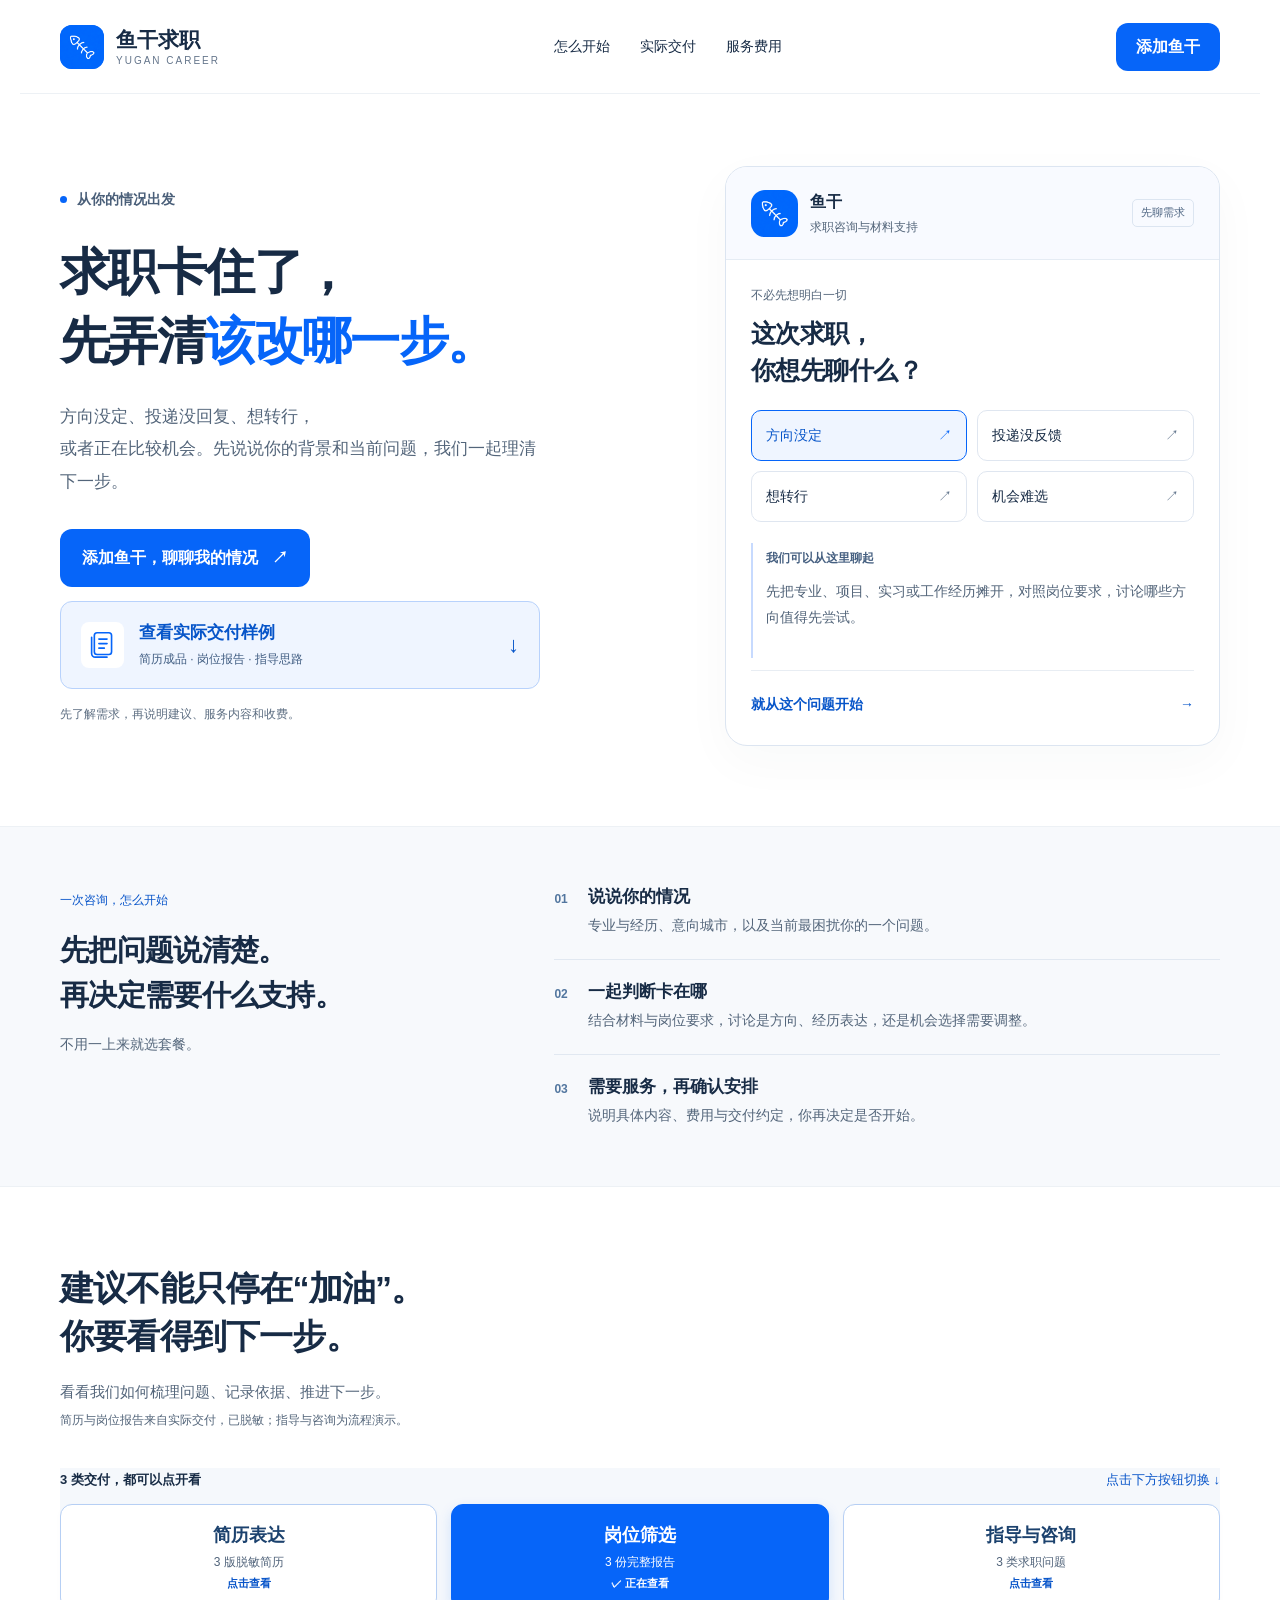
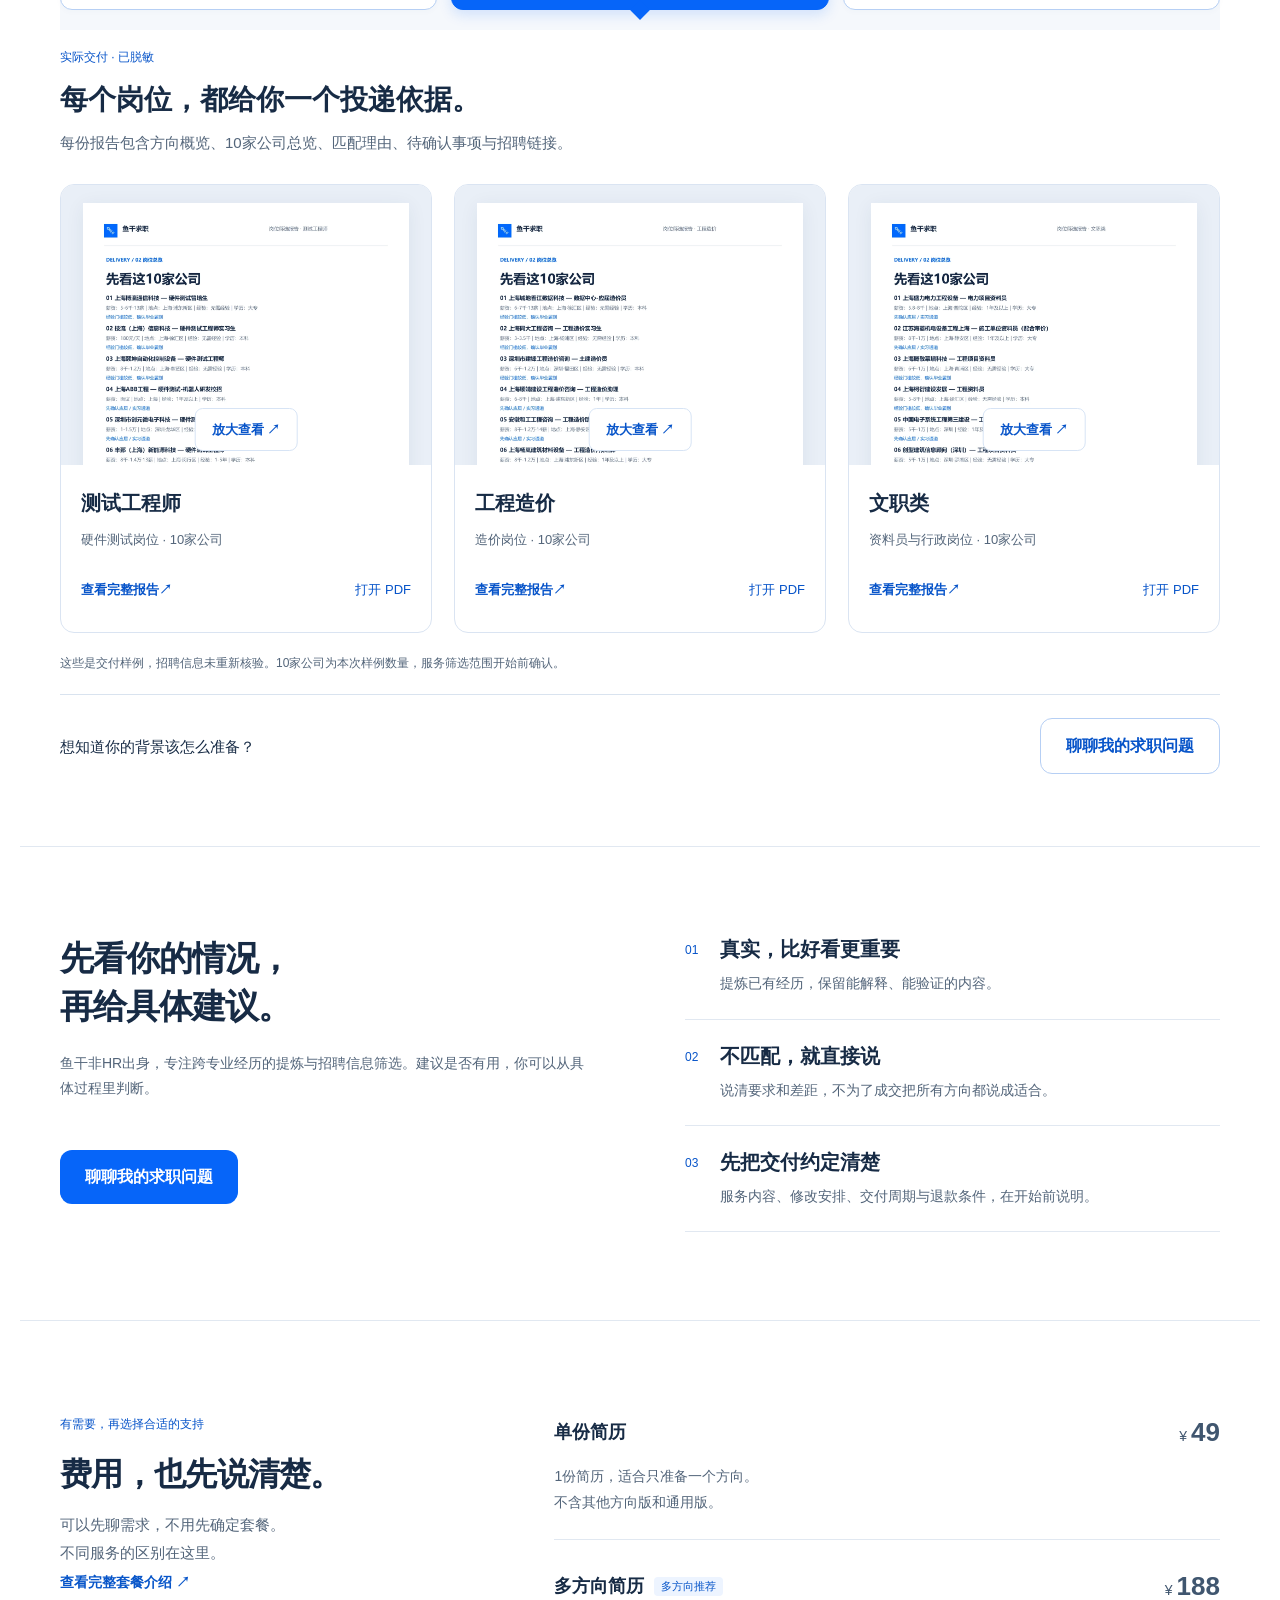
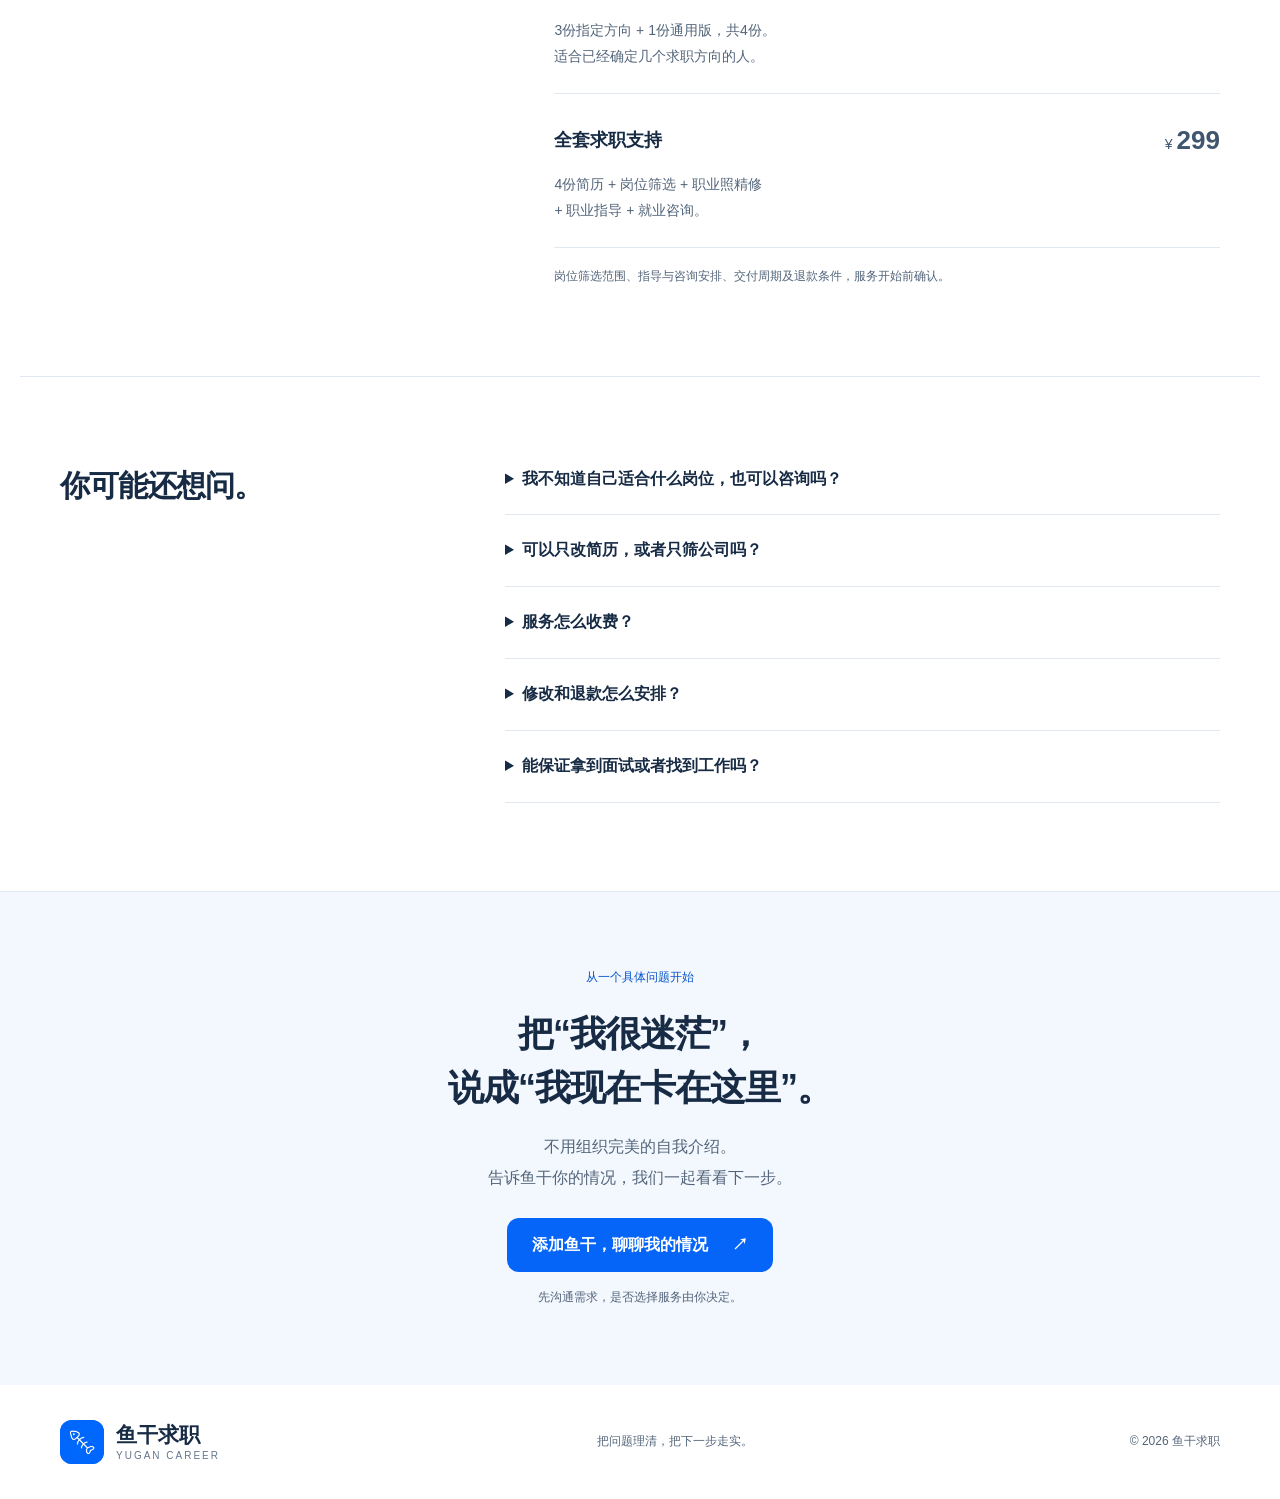
==== consult.html @ 4c84a235 "Publish updated landing pages and WeCom contact QR Update the 188 yuan resume package, add the consu" ====
<!doctype html>
<html lang="zh-CN"><head>
<meta charset="UTF-8"><meta name="viewport" content="width=device-width,initial-scale=1">
<title>鱼干求职｜先聊聊你的求职情况</title>
<meta name="description" content="方向没定、投递没反馈、想转行、机会难选。和鱼干一起理清求职问题，再确定需要的支持。">
<meta name="theme-color" content="#0665f9"><link rel="icon" href="yugan-logo-v9.png">
<link rel="stylesheet" href="style.css?v=pricing188-10"><link rel="stylesheet" href="consult.css?v=sample-entry-2">
</head><body class="consult-page">
<header class="header"><a class="brand" href="#top"><img class="brand-mark" src="yugan-logo-v9.png" alt="鱼干鱼骨标识" width="48" height="48"><span>鱼干求职<small>YUGAN CAREER</small></span></a><nav aria-label="主导航"><a href="#how">怎么开始</a><a href="#delivery">实际交付</a><a href="#fees">服务费用</a></nav><button class="button small" data-contact>添加鱼干</button></header>
<main>
<section class="consult-hero" id="top" aria-labelledby="hero-title">
<div class="hero-copy"><p class="hero-kicker"><span></span>从你的情况出发</p><h1 id="hero-title">求职卡住了，<br>先弄清<span>该改哪一步。</span></h1><p class="hero-description">方向没定、投递没回复、想转行，<br class="desktop-break">或者正在比较机会。先说说你的背景和当前问题，我们一起理清下一步。</p><div class="hero-actions"><button class="button" data-contact>添加鱼干，聊聊我的情况 <span aria-hidden="true">↗</span></button><a href="#delivery" class="hero-sample-entry"><span class="sample-entry-icon" aria-hidden="true"><svg viewBox="0 0 32 32" fill="none"><rect x="7" y="3" width="19" height="24" rx="3" stroke="currentColor" stroke-width="1.8"/><path d="M4 8v18a4 4 0 004 4h13M12 10h9M12 15h9M12 20h6" stroke="currentColor" stroke-width="1.8" stroke-linecap="round"/></svg></span><span class="sample-entry-copy"><strong>查看实际交付样例</strong><span>简历成品 · 岗位报告 · 指导思路</span></span><span class="sample-entry-arrow" aria-hidden="true">↓</span></a></div><p class="hero-footnote">先了解需求，再说明建议、服务内容和收费。</p></div>
<aside class="conversation" aria-labelledby="conversation-title"><div class="advisor"><img src="yugan-logo-v9.png" alt="" width="52" height="52"><div><strong>鱼干</strong><span>求职咨询与材料支持</span></div><span class="advisor-label">先聊需求</span></div><div class="conversation-body"><p class="conversation-label">不必先想明白一切</p><h2 id="conversation-title">这次求职，<br>你想先聊什么？</h2><div class="topic-options" role="group" aria-label="选择当前求职问题"><button data-topic="direction" aria-pressed="true"><span>方向没定</span><span aria-hidden="true">↗</span></button><button data-topic="feedback" aria-pressed="false"><span>投递没反馈</span><span aria-hidden="true">↗</span></button><button data-topic="change" aria-pressed="false"><span>想转行</span><span aria-hidden="true">↗</span></button><button data-topic="choice" aria-pressed="false"><span>机会难选</span><span aria-hidden="true">↗</span></button></div><div class="topic-response" aria-live="polite" aria-atomic="true"><span id="topic-label">我们可以从这里聊起</span><p id="topic-description">先把专业、项目、实习或工作经历摊开，对照岗位要求，讨论哪些方向值得先尝试。</p></div><button class="conversation-next" data-contact>就从这个问题开始 <span aria-hidden="true">→</span></button></div></aside>
</section>
<section class="how-section" id="how"><div class="how-inner"><div class="how-heading"><span class="mini-label">一次咨询，怎么开始</span><h2>先把问题说清楚。<br>再决定需要什么支持。</h2><p>不用一上来就选套餐。</p></div><ol class="consult-steps"><li><span class="step-index">01</span><div><h3>说说你的情况</h3><p>专业与经历、意向城市，以及当前最困扰你的一个问题。</p></div></li><li><span class="step-index">02</span><div><h3>一起判断卡在哪</h3><p>结合材料与岗位要求，讨论是方向、经历表达，还是机会选择需要调整。</p></div></li><li><span class="step-index">03</span><div><h3>需要服务，再确认安排</h3><p>说明具体内容、费用与交付约定，你再决定是否开始。</p></div></li></ol></div></section>
<section class="delivery-section" id="delivery"><div class="section delivery-inner"><div class="section-head"><div><h2>建议不能只停在“加油”。<br>你要看得到下一步。</h2></div><p>看看我们如何梳理问题、记录依据、推进下一步。<br><small>简历与岗位报告来自实际交付，已脱敏；指导与咨询为流程演示。</small></p></div><div class="delivery-navigation"><p class="delivery-switch-hint"><strong>3 类交付，都可以点开看</strong><span>点击下方按钮切换 ↓</span></p><div class="delivery-tabs" role="tablist" aria-label="交付示例分类"><button id="tab-resume" role="tab" aria-selected="false" tabindex="-1" aria-controls="panel-resume" data-tab="resume"><span class="delivery-tab-title">简历表达</span><span class="delivery-tab-description">3 版脱敏简历</span></button><button id="tab-jobs" role="tab" aria-selected="true" tabindex="0" aria-controls="panel-jobs" data-tab="jobs"><span class="delivery-tab-title">岗位筛选</span><span class="delivery-tab-description">3 份完整报告</span></button><button id="tab-follow" role="tab" aria-selected="false" tabindex="-1" aria-controls="panel-follow" data-tab="follow"><span class="delivery-tab-title">指导与咨询</span><span class="delivery-tab-description">3 类求职问题</span></button></div></div><div id="panel-resume" class="delivery-panel sample-panel" role="tabpanel" aria-labelledby="tab-resume" hidden><div class="sample-intro"><span class="mini-label">实际交付 · 已脱敏</span><h3>同一段经历，围绕不同方向展开。</h3><p>以下展示三份方向版简历。通用版也是4份简历服务的一部分，本次样例未展示。</p></div><div class="sample-grid"><article class="sample-card"><button class="sample-preview" data-sample="resume-1" aria-label="放大查看工程造价 · 简历"><img src="resume-1-1.webp" alt="工程造价 · 简历脱敏页面预览" loading="lazy" width="1191" height="1684"><span>放大查看 ↗</span></button><div class="sample-card-copy"><h4>工程造价</h4><p>突出算量、资料与招投标经历</p><div class="sample-actions"><button data-sample="resume-1">查看简历 <span aria-hidden="true">↗</span></button><a href="resume-1.pdf" target="_blank" rel="noopener">打开 PDF</a></div></div></article><article class="sample-card"><button class="sample-preview" data-sample="resume-2" aria-label="放大查看测试工程师 · 简历"><img src="resume-2-1.webp" alt="测试工程师 · 简历脱敏页面预览" loading="lazy" width="1191" height="1684"><span>放大查看 ↗</span></button><div class="sample-card-copy"><h4>测试工程师</h4><p>突出硬件测试与系统调试经历</p><div class="sample-actions"><button data-sample="resume-2">查看简历 <span aria-hidden="true">↗</span></button><a href="resume-2.pdf" target="_blank" rel="noopener">打开 PDF</a></div></div></article><article class="sample-card"><button class="sample-preview" data-sample="resume-3" aria-label="放大查看电气工程师 · 简历"><img src="resume-3-1.webp" alt="电气工程师 · 简历脱敏页面预览" loading="lazy" width="1191" height="1684"><span>放大查看 ↗</span></button><div class="sample-card-copy"><h4>电气工程师</h4><p>突出电气控制与自动化项目</p><div class="sample-actions"><button data-sample="resume-3">查看简历 <span aria-hidden="true">↗</span></button><a href="resume-3.pdf" target="_blank" rel="noopener">打开 PDF</a></div></div></article></div><p class="sample-note">姓名、联系方式、照片及学校、单位名称已隐藏，保留经历正文供你查看。</p><div class="sample-consult"><span>想知道你的背景该怎么准备？</span><button class="button secondary" data-contact>聊聊我的求职问题</button></div></div><div id="panel-jobs" class="delivery-panel sample-panel" role="tabpanel" aria-labelledby="tab-jobs"><div class="sample-intro"><span class="mini-label">实际交付 · 已脱敏</span><h3>每个岗位，都给你一个投递依据。</h3><p>每份报告包含方向概览、10家公司总览、匹配理由、待确认事项与招聘链接。</p></div><div class="sample-grid"><article class="sample-card"><button class="sample-preview" data-sample="jobs-1" aria-label="放大查看测试工程师 · 岗位筛选报告"><img src="jobs-1-2.webp" alt="测试工程师 · 岗位筛选报告脱敏页面预览" loading="lazy" width="1191" height="1684"><span>放大查看 ↗</span></button><div class="sample-card-copy"><h4>测试工程师</h4><p>硬件测试岗位 · 10家公司</p><div class="sample-actions"><button data-sample="jobs-1">查看完整报告 <span aria-hidden="true">↗</span></button><a href="jobs-1.pdf" target="_blank" rel="noopener">打开 PDF</a></div></div></article><article class="sample-card"><button class="sample-preview" data-sample="jobs-2" aria-label="放大查看工程造价 · 岗位筛选报告"><img src="jobs-2-2.webp" alt="工程造价 · 岗位筛选报告脱敏页面预览" loading="lazy" width="1191" height="1684"><span>放大查看 ↗</span></button><div class="sample-card-copy"><h4>工程造价</h4><p>造价岗位 · 10家公司</p><div class="sample-actions"><button data-sample="jobs-2">查看完整报告 <span aria-hidden="true">↗</span></button><a href="jobs-2.pdf" target="_blank" rel="noopener">打开 PDF</a></div></div></article><article class="sample-card"><button class="sample-preview" data-sample="jobs-3" aria-label="放大查看文职类 · 岗位筛选报告"><img src="jobs-3-2.webp" alt="文职类 · 岗位筛选报告脱敏页面预览" loading="lazy" width="1191" height="1684"><span>放大查看 ↗</span></button><div class="sample-card-copy"><h4>文职类</h4><p>资料员与行政岗位 · 10家公司</p><div class="sample-actions"><button data-sample="jobs-3">查看完整报告 <span aria-hidden="true">↗</span></button><a href="jobs-3.pdf" target="_blank" rel="noopener">打开 PDF</a></div></div></article></div><p class="sample-note">这些是交付样例，招聘信息未重新核验。10家公司为本次样例数量，服务筛选范围开始前确认。</p><div class="sample-consult"><span>想知道你的背景该怎么准备？</span><button class="button secondary" data-contact>聊聊我的求职问题</button></div></div><div id="panel-follow" class="delivery-panel consultation-panel" role="tabpanel" aria-labelledby="tab-follow" hidden>
<div class="sample-intro"><span class="mini-label">职业指导 + 就业咨询 · 内容与流程演示</span><h3>你卡在哪，我们就从哪一步理清。</h3><p>方向没定、投递没反馈、机会不会选。把问题拆开，结合你的经历和实际限制，讨论下一步怎么做。</p></div>
<div class="consult-topics">
<article><span class="consult-number">01 / 方向判断</span><h4>“我的经历，到底能找什么工作？”</h4><p>专业不对口、想转行，或几个方向都想尝试。</p><details open><summary>具体会讨论什么</summary><ul><li>从课程、项目和实习中找可迁移的能力。</li><li>对照目标岗位，区分已有优势与需要补的要求。</li><li>结合城市、薪资预期和时间安排，排出尝试顺序。</li></ul><div class="consult-result"><strong>让你更清楚</strong><span>先试哪个方向，理由是什么，哪些条件还需要验证。</span></div></details></article>
<article><span class="consult-number">02 / 投递判断</span><h4>“投了不少，为什么一直没反馈？”</h4><p>先看投递记录，再判断问题出在哪一步。</p><details><summary>具体会讨论什么</summary><ul><li>投的岗位是否符合毕业届别、经验和专业要求。</li><li>使用的简历版本，是否能支撑岗位的关键要求。</li><li>反馈停在投递、沟通还是面试环节，分别怎么调整。</li></ul><div class="consult-result"><strong>让你更清楚</strong><span>下一轮优先调整方向、材料，还是投递方式。</span></div></details></article>
<article><span class="consult-number">03 / 机会选择</span><h4>“回老家还是去大城市？这份工作值不值得去？”</h4><p>把具体机会摊开，看你在意的条件。</p><details><summary>具体会讨论什么</summary><ul><li>比较工作内容、薪资、生活成本与通勤。</li><li>看岗位能积累哪些经验，是否接近你的后续方向。</li><li>列出招聘信息里没说清、需要向企业确认的问题。</li></ul><div class="consult-result"><strong>让你更清楚</strong><span>选择依据、主要取舍，以及做决定前还缺哪些信息。</span></div></details></article>
</div>
<div class="consult-example"><div class="consult-example-heading"><span class="mini-label">一次讨论如何展开</span><h4>“测试、造价、文职，三个方向都能投吗？”</h4><p>场景演示，展示分析思路；并非真实客户咨询记录。</p></div><div class="consult-example-body"><dl><div><dt>先看经历</dt><dd>有哪些测试、工程资料、算量或办公经历？分别做到什么程度？</dd></div><div><dt>再对照岗位</dt><dd>测试岗看技术与实操，造价岗看算量与清单，资料岗看归档与台账。经历能对上的部分各不相同。</dd></div><div><dt>补齐限制条件</dt><dd>能去哪个城市？何时到岗？最低薪资预期是多少？能否接受驻场？</dd></div><div><dt>确定下一步</dt><dd>选出优先尝试的方向，用对应简历投符合门槛的岗位；记录反馈后，再讨论是否调整。</dd></div></dl><div class="consult-takeaway"><strong>把“我很迷茫”变成一个具体任务。</strong><span>先确认目标岗位的应届通道，再准备对应材料和投递问题。</span></div></div></div>
<div class="consult-preparation"><div><span class="mini-label">不用先把一切想明白</span><h4>咨询前，带来这三类信息就够了。</h4><p>不需要完整材料才能开始聊，先说明你当前最困扰的问题。</p></div><ol><li><strong>你的背景</strong><span>专业、毕业时间、工作或实习经历。</span></li><li><strong>你的条件</strong><span>意向城市、岗位、薪资预期与到岗时间。</span></li><li><strong>你遇到的问题</strong><span>投递记录、招聘页面或正在比较的机会，有的话一起提供。</span></li></ol></div>
<p class="sample-note">以上展示可讨论的问题与分析方式。具体指导与咨询范围、次数、响应时间和交付形式，服务开始前确认；建议结合实际情况，不承诺保面试或保录用。</p><div class="sample-consult"><span>把你当前最想解决的一个问题告诉我们。</span><button class="button secondary" data-contact>聊聊我的求职问题</button></div>
</div></div></section><section class="section approach"><div class="approach-statement"><h2>先看你的情况，<br>再给具体建议。</h2><p>鱼干非HR出身，专注跨专业经历的提炼与招聘信息筛选。建议是否有用，你可以从具体过程里判断。</p><button class="button" data-contact>聊聊我的求职问题</button></div><div class="principles"><article><span>01</span><div><h3>真实，比好看更重要</h3><p>提炼已有经历，保留能解释、能验证的内容。</p></div></article><article><span>02</span><div><h3>不匹配，就直接说</h3><p>说清要求和差距，不为了成交把所有方向都说成适合。</p></div></article><article><span>03</span><div><h3>先把交付约定清楚</h3><p>服务内容、修改安排、交付周期与退款条件，在开始前说明。</p></div></article></div></section>
<section class="section consult-fees" id="fees"><div class="fees-heading"><span class="mini-label">有需要，再选择合适的支持</span><h2>费用，也先说清楚。</h2><p>可以先聊需求，不用先确定套餐。<br>不同服务的区别在这里。</p><a href="index.html#products">查看完整套餐介绍 <span aria-hidden="true">↗</span></a></div><div class="fee-list"><article><div class="fee-title"><h3>单份简历</h3><span>¥<strong>49</strong></span></div><p>1份简历，适合只准备一个方向。<br>不含其他方向版和通用版。</p></article><article class="fee-recommended"><div class="fee-title"><h3>多方向简历 <small>多方向推荐</small></h3><span>¥<strong>188</strong></span></div><p>3份指定方向 + 1份通用版，共4份。<br>适合已经确定几个求职方向的人。</p></article><article><div class="fee-title"><h3>全套求职支持</h3><span>¥<strong>299</strong></span></div><p>4份简历 + 岗位筛选 + 职业照精修<br>+ 职业指导 + 就业咨询。</p></article><p class="fees-note">岗位筛选范围、指导与咨询安排、交付周期及退款条件，服务开始前确认。</p></div></section>
<section class="section faq" id="questions"><div><h2>你可能还想问。</h2></div><div class="faq-list"><details><summary>我不知道自己适合什么岗位，也可以咨询吗？</summary><p>可以。先说明你的专业、经历和限制条件，我们会讨论可尝试的方向及判断依据，再确定是否适合进一步服务。</p></details><details><summary>可以只改简历，或者只筛公司吗？</summary><p>可以只选择简历服务：4份简历188元，单份49元。岗位筛选包含在299元全套服务中；如需单独筛选，先咨询具体安排。</p></details><details><summary>服务怎么收费？</summary><p>全套服务299元，包含4份简历、岗位筛选、职业照精修、职业指导与就业咨询。简历服务188元，包含指定3个方向的简历和1份通用版，共4份。单份简历49元。</p></details><details><summary>修改和退款怎么安排？</summary><p>简历服务支持定稿前修改、不满意全额退款。全套服务各项交付的修改与退款安排，会在购买前说明。</p></details><details><summary>能保证拿到面试或者找到工作吗？</summary><p>不能保证。我们负责约定的材料、筛选和指导交付，面试与录用由企业及求职实际情况共同决定。</p></details></div></section>
<section class="consult-closing"><span class="mini-label">从一个具体问题开始</span><h2>把“我很迷茫”，<br>说成“我现在卡在这里”。</h2><p>不用组织完美的自我介绍。<br>告诉鱼干你的情况，我们一起看看下一步。</p><button class="button" data-contact>添加鱼干，聊聊我的情况 <span aria-hidden="true">↗</span></button><small>先沟通需求，是否选择服务由你决定。</small></section>
</main><footer><a class="brand" href="#top"><img class="brand-mark" src="yugan-logo-v9.png" alt="鱼干鱼骨标识" width="48" height="48"><span>鱼干求职<small>YUGAN CAREER</small></span></a><p>把问题理清，把下一步走实。</p><span>© 2026 鱼干求职</span></footer>
<div class="mobile-bar"><div><strong>先聊你的求职情况</strong><span>了解需求，再确认服务</span></div><button class="button" data-contact>添加鱼干 ↗</button></div>
<dialog id="contact-dialog" aria-labelledby="contact-title"><button class="close-dialog" aria-label="关闭咨询窗口">×</button><span class="mini-label">先聊你的情况</span><h2 id="contact-title">就从这个问题开始。</h2><p id="selected-topic"></p><ol class="contact-prompts"><li>你的专业或工作背景</li><li>想去的城市与岗位方向</li><li>目前最想解决的问题</li></ol><button type="button" id="copy-consultation" class="copy-consultation">复制咨询开场，补充我的情况</button><p id="copy-feedback" class="copy-feedback" role="status"></p><div id="contact-ready" hidden><img id="contact-qr" alt="鱼干求职企业微信添加二维码" hidden><a id="contact-link" class="button" target="_blank" rel="noopener noreferrer">打开企业微信添加入口</a><p>按入口提示添加，或保存二维码后在微信中识别。</p></div><div id="contact-unavailable"><strong>企业微信咨询入口尚未开放</strong><p>企业微信添加入口准备中。你可以先复制咨询内容，文字不会自动发送。</p></div></dialog>
<dialog id="sample-dialog" aria-labelledby="sample-title"><div class="sample-viewer-head"><div><span class="mini-label">脱敏交付样例</span><h2 id="sample-title"></h2></div><button id="sample-close" aria-label="关闭样例预览">×</button></div><div class="sample-viewer-controls"><button id="sample-prev" aria-label="上一页">← 上一页</button><span id="sample-page" aria-live="polite"></span><button id="sample-next" aria-label="下一页">下一页 →</button></div><div class="sample-viewer-scroll"><img id="sample-image" alt="" width="1191" height="1684"></div><div class="sample-viewer-foot"><a id="sample-original" target="_blank" rel="noopener">打开高清图放大</a><a id="sample-pdf" target="_blank" rel="noopener">打开完整 PDF ↗</a></div></dialog>
<script src="contact-config.js"></script><script src="consult.js?v=1"></script></body></html>
---- style.css ----
:root{--brand:#0665f9;--ink:#172b45;--muted:#56677d;--line:#e1e8f1;--paper:#fff;--blue:#f3f7ff}*{box-sizing:border-box}html{scroll-behavior:smooth;scroll-padding-top:90px}body{margin:0;background:white;color:var(--ink);font:16px/1.8 "Microsoft YaHei","PingFang SC",sans-serif}h1,h2,h3,p{margin:0}h1,h2,h3{line-height:1.4}h2{font-size:clamp(28px,3vw,40px);letter-spacing:-1px}h3{font-size:23px}p{color:var(--muted)}button,a,summary{-webkit-tap-highlight-color:transparent}button{font:inherit;cursor:pointer;border:0}a{color:inherit;text-decoration:none}button:focus-visible,a:focus-visible,summary:focus-visible{outline:3px solid var(--brand);outline-offset:5px}[hidden]{display:none!important}::selection{background:#d7e7ff;color:#172b45}.header{max-width:1240px;height:88px;margin:auto;padding:0 40px;display:flex;align-items:center;justify-content:space-between;gap:24px}.brand{display:flex;align-items:center;gap:12px;font-size:21px;font-weight:750;white-space:nowrap;line-height:1.4}.brand small{display:block;font-size:10px;letter-spacing:2px;color:#64758b;font-weight:500}.brand-mark{width:44px;height:44px;object-fit:contain;border-radius:12px;background:var(--brand)}nav{display:flex;gap:28px;font-size:14px}nav a:hover,.text-link:hover{color:var(--brand)}.button{display:inline-flex;align-items:center;justify-content:center;gap:24px;border-radius:10px;background:var(--brand);color:white;font-weight:600;padding:15px 25px;line-height:1.5;transition:background .2s,transform .2s}.button:hover{background:#0752cc;transform:translateY(-2px)}.button.small{padding:11px 17px;font-size:13px}.hero{padding:65px 40px 0;max-width:1240px;margin:auto}.hero-inner{display:grid;grid-template-columns:1.1fr 1fr;gap:70px;align-items:center}.eyebrow{display:block;font-size:13px;letter-spacing:1px;color:var(--brand);margin-bottom:23px}.hero h1{font-size:clamp(42px,4.7vw,62px);line-height:1.34;letter-spacing:-2px;font-weight:800}.hero h1 span{color:var(--brand)}.hero-description{margin-top:25px;font-size:16px;line-height:1.95}.hero-actions{display:flex;align-items:center;gap:23px;flex-wrap:wrap;margin-top:31px}.text-link{font-size:14px}.hero-note{font-size:12px;margin-top:15px}.route-board{border:1px solid #d9e5f6;border-radius:20px;overflow:hidden;background:#f5f8fe}.route-top{display:flex;justify-content:space-between;align-items:center;padding:22px 26px 0;font-size:14px;font-weight:600}.route-dot{width:8px;height:8px;border-radius:50%;background:var(--brand)}.route-options{display:flex;gap:6px;margin:20px 24px 0;padding:5px;border-radius:10px;background:#e8eef8}.route-option{flex:1;background:transparent;border-radius:7px;padding:9px 3px;font-size:13px;color:#506077;white-space:nowrap}.route-option[aria-pressed=true]{background:white;color:#0754c9;box-shadow:0 2px 6px #234d8b0c;font-weight:700}.route-result{padding:27px 29px 29px;min-height:280px}.route-label{font-size:12px;color:#546780}.route-result h2{font-size:29px;letter-spacing:-.6px;margin:12px 0}.route-result p{font-size:14px;min-height:50px}.route-path{display:flex;gap:15px;align-items:center;margin-top:23px;font-size:12px;color:#0754c9}.route-path span{background:#e4efff;padding:6px 12px;border-radius:6px}.route-path i{font-style:normal}.route-bottom{border-top:1px solid #d9e5f6;padding:15px 25px;display:flex;justify-content:space-between;gap:10px;font-size:11px;color:#576b85}.route-bottom a{color:#0754c9;white-space:nowrap}.hero-bottom{display:flex;gap:42px;border-bottom:1px solid var(--line);margin-top:55px;padding-bottom:24px;font-size:12px;color:#596c83}.hero-bottom span:before{content:'✓';color:var(--brand);margin-right:10px}.section{max-width:1240px;margin:auto;padding:88px 40px}.section-head{margin-bottom:36px}.section-head p{margin-top:17px;font-size:15px}.section-head small{font-size:12px}.service-grid{display:grid;grid-template-columns:repeat(3,1fr);gap:32px}.service-card{position:relative;border-top:2px solid #cfdef2;padding:28px 0 0;display:flex;flex-direction:column}.service-card:first-child{border-color:var(--brand)}.card-number{position:absolute;right:0;top:25px;font-size:12px;color:#60758d}.service-label{font-size:12px;color:#0754c9;margin-bottom:15px}.service-card h3{margin-bottom:15px}.service-card p{font-size:14px}.service-card ul{padding:0;list-style:none;margin:20px 0 25px;font-size:13px;color:#50637a}.service-card li{margin:6px 0}.service-card li:before{content:'·';color:var(--brand);margin-right:10px}.inline-button{background:transparent;border-top:1px solid var(--line);padding:16px 0 0;text-align:left;color:#0754c9;font-size:13px;font-weight:600;margin-top:auto}.inline-button:after{content:' ↗'}.delivery-section{background:#f5f8fc}.delivery-tabs{display:flex;gap:25px;border-bottom:1px solid #d9e3ef;margin-bottom:30px}.delivery-tabs button{border-bottom:2px solid transparent;background:none;padding:12px 2px;color:#546880;font-size:15px}.delivery-tabs button[aria-selected=true]{border-color:var(--brand);color:#0754c9;font-weight:700}.delivery-panel{display:grid;grid-template-columns:1.1fr 1fr;gap:65px;align-items:center}.document{padding:28px 30px;border:1px solid #dce5f1;background:white;border-radius:14px;box-shadow:0 14px 35px #203a6006}.document-top{display:flex;justify-content:space-between;gap:12px;font-size:13px;font-weight:600;padding-bottom:18px;border-bottom:1px solid var(--line)}.document-top span:last-child{font-size:11px;color:#62768e;font-weight:400}.doc-label{font-size:12px;color:#5b6e85}.before,.after{padding:20px 0}.before p{font-size:15px;margin-top:8px}.after{border-top:1px solid var(--line)}.after p{font-size:17px;margin-top:8px;color:#173c70}.doc-foot{font-size:11px;color:#5c7088;padding-top:16px;border-top:1px solid var(--line)}.mini-label{font-size:12px;color:#0754c9}.delivery-copy h3{font-size:30px;margin:13px 0 19px}.delivery-copy p{font-size:14px;margin-top:12px}.job-fields{margin:8px 0 20px;font-size:13px}.job-fields>div{display:grid;grid-template-columns:90px 1fr;padding:11px 0;border-bottom:1px solid #eef2f7}.job-fields dt{font-weight:600}.job-fields dd{margin:0;color:var(--muted)}.review-list{padding-left:20px;margin:20px 0}.review-list li{padding:8px 0 13px 8px;color:var(--brand)}.review-list strong{color:var(--ink);display:block;font-size:15px}.review-list span{display:block;font-size:13px;color:var(--muted);margin-top:4px}.approach{display:grid;grid-template-columns:1fr 1fr;gap:90px}.approach-statement>p{margin:20px 0 25px;font-size:14px}.principles article{display:flex;gap:22px;padding:22px 0;border-bottom:1px solid var(--line)}.principles article:first-child{padding-top:0}.principles article>span{font-size:12px;color:#0754c9;padding-top:5px}.principles h3{font-size:20px;margin-bottom:8px}.principles p{font-size:14px}.process-section{background:#f5f8fc}.process-grid{display:grid;grid-template-columns:repeat(3,1fr);gap:40px}.process-grid article{border-top:1px solid #cfddec;padding-top:20px}.process-grid article>span{font-size:12px;color:#0754c9}.process-grid h3{font-size:21px;margin:13px 0}.process-grid p{font-size:14px}.faq{display:grid;grid-template-columns:.7fr 1.3fr;gap:60px}.faq-list details{border-bottom:1px solid var(--line);padding:21px 0}.faq-list details:first-child{padding-top:0}.faq-list summary{cursor:pointer;font-size:16px;font-weight:600}.faq-list p{margin-top:13px;font-size:14px}.closing{margin:0 auto;max-width:1160px;padding:60px 25px;background:#eef5ff;text-align:center;border-radius:20px}.closing p{margin:20px 0 27px;font-size:15px}.closing small{display:block;color:var(--muted);font-size:12px;margin-top:15px}footer{max-width:1240px;padding:38px 40px;margin:auto;display:flex;align-items:center;justify-content:space-between;gap:20px}footer p,footer>span{font-size:12px;color:var(--muted)}.mobile-bar{display:none}dialog{border:1px solid var(--line);border-radius:16px;width:calc(100% - 32px);max-width:470px;padding:35px;color:var(--ink)}dialog::backdrop{background:#142a48a6}dialog h2{font-size:25px}.close-dialog{position:absolute;right:12px;top:8px;background:transparent;font-size:30px;color:#5c6d84;width:40px;height:40px}.contact-prompts{padding-left:22px;margin:24px 0;line-height:2.2}.contact-prompts li{font-size:14px}#contact-unavailable{background:#f0f5fc;padding:18px;border-radius:10px}#contact-unavailable strong{font-size:15px}#contact-unavailable p,#contact-ready p{font-size:13px}#contact-qr{max-width:220px;width:100%;display:block;margin:20px auto}#contact-link{width:100%}
@media(max-width:1000px){.hero-inner{gap:30px}.hero h1{font-size:46px}.header nav{gap:18px}.route-top{font-size:13px}.hero-actions{gap:15px}.section{padding-block:65px}.delivery-panel,.approach{gap:35px}.hero{padding-top:45px}.route-result h2{font-size:26px}}
@media(max-width:700px){html{scroll-padding-top:20px}.header{height:76px;padding:0 20px;gap:10px}.brand{font-size:18px;gap:9px}.brand-mark{width:38px;height:38px}.brand small{font-size:8px}.header nav{display:none}.header .button{font-size:11px;padding:10px 12px}.hero{padding:35px 22px 0}.hero-inner{grid-template-columns:1fr;gap:32px}.hero h1{font-size:clamp(37px,10vw,48px);letter-spacing:-1px}.eyebrow{font-size:12px;margin-bottom:18px}.hero-description{font-size:14px;margin-top:21px}.desktop-break{display:none}.hero-actions{gap:15px;margin-top:24px}.hero-actions .button{width:100%;font-size:15px}.hero-note{font-size:11px}.route-board{border-radius:15px}.route-top{padding:20px 20px 0}.route-options{margin:17px 18px 0}.route-option{font-size:12px}.route-result{min-height:260px;padding:23px}.route-result h2{font-size:27px}.route-bottom{padding:13px 18px;font-size:10px}.route-path{gap:10px;font-size:11px}.hero-bottom{margin-top:30px;gap:10px;justify-content:space-between;font-size:10px}.hero-bottom span:before{display:none}.section{padding:52px 22px}.section-head{margin-bottom:28px}.section-head p{font-size:14px}.service-grid{grid-template-columns:1fr;gap:33px}.service-card{padding-top:24px}.service-card ul{margin-block:16px}.delivery-panel{grid-template-columns:1fr;gap:26px}.delivery-tabs{justify-content:space-between;gap:10px}.delivery-tabs button{font-size:14px}.document{padding:23px}.delivery-copy h3{font-size:26px}.approach,.faq{grid-template-columns:1fr;gap:30px}.process-grid{grid-template-columns:1fr;gap:27px}.closing{margin:0 16px;padding:42px 20px;border-radius:14px}.closing h2{font-size:27px}.closing .button{width:100%;font-size:15px}footer{padding:30px 22px 110px;flex-wrap:wrap}footer p{display:none}footer>span{font-size:10px}.mobile-bar{position:fixed;bottom:0;left:0;right:0;z-index:10;display:flex;justify-content:space-between;align-items:center;gap:12px;padding:12px 18px calc(12px + env(safe-area-inset-bottom));background:#fff;border-top:1px solid var(--line)}.mobile-bar strong{display:block;font-size:13px}.mobile-bar span{display:block;font-size:10px;color:var(--muted)}.mobile-bar .button{font-size:12px;padding:12px 14px}.job-fields>div{grid-template-columns:80px 1fr}dialog{padding:32px 24px}}
@media(prefers-reduced-motion:reduce){html{scroll-behavior:auto}*,*::before,*::after{transition:none!important;animation:none!important}}
/* Product-first pricing, October 2026. */
.product-hero{max-width:1240px;margin:auto;padding:34px 40px 0}.product-heading{display:flex;justify-content:space-between;align-items:center;gap:20px;margin-bottom:27px}.product-heading h1{font-size:38px;letter-spacing:-1px;line-height:1.4}.product-heading h1 span{color:var(--brand)}.product-heading p{font-size:14px;margin-top:8px}.pricing-grid{display:grid;grid-template-columns:1.2fr 1fr 1fr;gap:18px}.price-card{padding:25px;border-radius:16px;border:1px solid var(--line);display:flex;flex-direction:column;background:white}.full-plan{background:#edf4ff;border-color:#8ab8ff}.plan-head{display:flex;align-items:center;justify-content:space-between;gap:12px}.plan-tag{font-size:13px;font-weight:700;color:#0754c9}.plan-hint{font-size:10px;color:#536b8d}.plan-price{display:flex;align-items:baseline;gap:6px;margin:12px 0 5px;line-height:1.2}.plan-price strong{font-size:58px;font-weight:800;letter-spacing:-2px}.plan-price>span:first-child{font-size:22px}.plan-price>span:last-child{font-size:12px;color:var(--muted);margin-left:5px}.full-plan .plan-price{color:#0754c9}.price-card h2{font-size:23px;letter-spacing:0}.plan-summary{font-size:13px;margin:8px 0 18px}.resume-bundle{border-top:1px solid #d5e1f1;padding:15px 0}.resume-bundle strong{font-size:15px;display:block}.resume-bundle span{display:block;font-size:12px;color:var(--muted);margin-top:4px}.plan-includes{display:grid;grid-template-columns:1fr 1fr;gap:8px;margin:0 0 18px;padding:0;list-style:none;font-size:13px}.plan-includes li:before{content:'✓';color:#0754c9;margin-right:7px}.plan-detail{font-size:13px;margin:0 0 23px}.price-card .button{width:100%;margin-top:auto;font-size:14px;padding:13px 8px}.button.secondary{background:white;color:#0754c9;border:1px solid #b6cff4}.button.secondary:hover{background:#eff5ff}.pricing-note{font-size:12px;margin:17px 0 0;color:#56677d;border-bottom:1px solid var(--line);padding-bottom:23px}#selected-plan{background:#edf4ff;color:#0754c9;font-size:14px;padding:10px 14px;border-radius:8px;margin-top:16px}.services{padding-top:64px}.mobile-bar .button{white-space:nowrap}@media(max-width:1000px){.header nav{gap:14px;font-size:12px}.price-card{padding:20px}.plan-hint{display:none}.plan-price strong{font-size:50px}.product-heading h1{font-size:33px}}@media(max-width:700px){.product-hero{padding:18px 20px 0}.product-heading{margin-bottom:18px;display:block}.product-heading h1{font-size:27px;letter-spacing:-.7px}.product-heading p{font-size:12px;margin-top:7px}.product-heading>.text-link{display:none}.pricing-grid{grid-template-columns:1fr 1fr;gap:12px}.full-plan{grid-column:1/-1;display:grid;grid-template-columns:1.1fr 1fr;column-gap:15px;padding:18px}.full-plan .plan-head{grid-column:1/-1;margin-bottom:2px}.full-plan .plan-hint{display:block;font-size:9px}.full-plan .plan-price{grid-column:1;grid-row:2;margin:8px 0}.full-plan h2{grid-column:1;grid-row:3;font-size:19px}.full-plan .plan-summary{grid-column:1;grid-row:4;font-size:11px;margin:5px 0 10px}.full-plan .resume-bundle{grid-column:2;grid-row:2/4;border:0;padding:9px 0 0}.full-plan .resume-bundle strong{font-size:15px}.full-plan .resume-bundle span{font-size:11px;line-height:1.65}.full-plan .plan-includes{grid-column:2;grid-row:4;font-size:10px;gap:3px 5px;margin:5px 0 10px;align-content:start}.full-plan .plan-includes li:before{margin-right:3px}.full-plan .button{grid-column:1/-1;padding:11px 8px;font-size:13px}.price-card:not(.full-plan){padding:15px}.plan-price{margin:7px 0}.plan-price strong{font-size:42px}.plan-price>span:first-child{font-size:17px}.plan-price>span:last-child{font-size:10px;margin-left:0}.price-card h2{font-size:18px}.price-card:not(.full-plan) .plan-summary,.plan-detail{display:none}.price-card:not(.full-plan) .resume-bundle{padding:10px 0 13px;margin-top:9px}.resume-bundle strong{font-size:11px}.resume-bundle span{font-size:10px}.price-card:not(.full-plan) .button{font-size:11px;padding:10px 3px}.plan-tag{font-size:11px}.pricing-note{font-size:10px;line-height:1.8;margin-top:12px;padding-bottom:16px}.services{padding-top:45px}.mobile-bar strong{font-size:12px}.mobile-bar span{font-size:9px}.mobile-bar{gap:6px}.mobile-bar .button{padding:11px 9px;font-size:11px}}
.delivery-cta{display:inline-flex;align-items:center;justify-content:center;gap:24px;min-height:58px;min-width:225px;padding:14px 24px;background:#eaf2ff;border:1px solid #a9c9ff;border-radius:12px;color:#0754c9;font-size:18px;font-weight:700;white-space:nowrap;transition:background .2s,transform .2s}.delivery-cta:hover{background:#dceaff;transform:translateY(-2px)}.delivery-cta>span:last-child{font-size:23px}@media(max-width:700px){.product-heading{display:grid;grid-template-columns:1fr;gap:13px}.delivery-cta{display:flex;min-height:46px;min-width:0;width:100%;padding:9px 18px;font-size:15px;justify-content:space-between}.delivery-cta>span:last-child{font-size:21px}.product-heading{margin-bottom:16px}.product-hero{padding-top:14px}}
/* Mobile-first readable service choices. */
.copy-consultation{background:#edf4ff;border:1px solid #b6cff4;border-radius:9px;color:#0754c9;font-size:14px;padding:12px 16px;margin-top:12px;min-height:44px;width:100%}.copy-feedback{font-size:13px;margin-top:8px}.copy-fallback{display:block;white-space:pre-wrap;user-select:text;-webkit-user-select:text;background:#f4f7fc;padding:12px;border-radius:8px;margin-top:8px}.header .button{min-height:44px}dialog{max-height:calc(100dvh - 32px);overflow:auto;overscroll-behavior:contain}.close-dialog{min-width:44px;min-height:44px}#contact-qr{height:auto;touch-action:auto}body:has(dialog[open]){overflow:hidden}@media(max-width:700px){html{scroll-padding-top:18px}.header{height:68px;padding-inline:18px}.header .button{font-size:12px;padding:10px 12px}.product-hero{padding:15px 18px 0}.product-heading{gap:14px;margin-bottom:18px}.product-heading h1{font-size:27px;line-height:1.4;letter-spacing:-.5px}.product-heading h1 span{display:block}.product-heading p{font-size:14px;line-height:1.75}.delivery-cta{min-height:48px;font-size:16px;padding:11px 16px}.pricing-grid{grid-template-columns:1fr;gap:16px}.price-card.full-plan{display:flex;padding:22px;gap:0}.full-plan .plan-head{margin-bottom:0;gap:10px}.plan-tag{font-size:14px}.full-plan .plan-hint{font-size:11px}.full-plan .plan-price{margin:12px 0 6px}.plan-price strong{font-size:54px}.plan-price>span:first-child{font-size:22px}.plan-price>span:last-child{font-size:14px}.full-plan h2,.price-card h2{font-size:22px}.full-plan .plan-summary{font-size:14px;margin:8px 0 17px}.full-plan .resume-bundle{border-top:1px solid #c9daf2;padding:15px 0}.full-plan .resume-bundle strong{font-size:18px}.full-plan .resume-bundle span{font-size:14px;line-height:1.8;margin-top:5px}.full-plan .plan-includes{font-size:14px;gap:10px 8px;margin:0 0 20px;grid-template-columns:1fr 1fr}.full-plan .plan-includes li:before{margin-right:7px}.full-plan .button{font-size:16px;padding:14px 12px;min-height:50px}.price-card:not(.full-plan){display:grid;grid-template-columns:1fr auto;gap:0 14px;padding:20px}.price-card:not(.full-plan) .plan-head{grid-column:1;grid-row:1}.price-card:not(.full-plan) h2{grid-column:1;grid-row:2;margin-top:5px}.price-card:not(.full-plan) .plan-price{grid-column:2;grid-row:1/3;margin:0;align-self:center;gap:4px;flex-wrap:wrap;justify-content:flex-end}.price-card:not(.full-plan) .plan-price strong{font-size:42px}.price-card:not(.full-plan) .plan-price>span:last-child{flex-basis:100%;text-align:right;font-size:12px}.price-card:not(.full-plan) .plan-summary{display:none}.price-card:not(.full-plan) .resume-bundle{grid-column:1/-1;margin-top:15px;padding:13px 0 17px}.price-card:not(.full-plan) .resume-bundle strong{font-size:15px}.price-card:not(.full-plan) .resume-bundle span{font-size:14px}.price-card:not(.full-plan) .button{grid-column:1/-1;min-height:48px;font-size:15px;padding:12px}.pricing-note{font-size:13px;line-height:1.9;margin-top:18px;padding-bottom:25px}.section{padding:48px 20px}.section-head p,.service-card p,.service-card ul,.principles p,.process-grid p,.delivery-copy p,.faq-list p{font-size:15px}.section-head small,.doc-foot{font-size:12px}.delivery-tabs{gap:6px}.delivery-tabs button{font-size:15px;min-height:48px;padding:12px 7px}.document{padding:22px}.document-top{font-size:14px}.review-list strong{font-size:16px}.review-list span{font-size:14px}.job-fields{font-size:14px}.faq-list summary{font-size:16px;padding-block:4px;line-height:1.8}.mobile-bar{padding:12px 18px calc(12px + env(safe-area-inset-bottom));gap:12px}.mobile-bar strong{font-size:14px}.mobile-bar span{font-size:11px;line-height:1.6}.mobile-bar .button{font-size:13px;min-height:48px;padding:12px 14px}.contact-prompts li{font-size:15px}.contact-prompts{line-height:1.9}.closing p{font-size:15px}footer{padding-bottom:130px}dialog{padding:33px 22px 25px;width:calc(100% - 24px);max-height:calc(100dvh - 24px)}dialog h2{font-size:23px}}
@media(max-width:350px){.full-plan .plan-hint{display:none}.mobile-bar{padding-inline:12px;gap:8px}.mobile-bar .button{font-size:12px;padding-inline:10px}.mobile-bar strong{font-size:13px}.mobile-bar span{font-size:10px}.price-card.full-plan{padding:20px}.full-plan .plan-includes{font-size:13px}}

/* Real, anonymous delivery examples. */
.delivery-panel.sample-panel{display:block}.sample-intro{max-width:750px;margin-bottom:28px}.sample-intro h3{font-size:28px;margin:10px 0}.sample-intro p{font-size:15px}.sample-grid{display:grid;grid-template-columns:repeat(3,minmax(0,1fr));gap:22px}.sample-card{border:1px solid #dae4f2;border-radius:14px;background:white;overflow:hidden;min-width:0}.sample-preview{display:block;width:100%;padding:18px 22px 0;background:#e9eff7;position:relative;overflow:hidden;height:280px;text-align:center}.sample-preview img{display:block;width:100%;height:auto;box-shadow:0 3px 18px #15345212}.sample-preview>span{position:absolute;bottom:14px;left:50%;transform:translateX(-50%);padding:9px 16px;background:#fff;border:1px solid #d7e4f5;border-radius:8px;white-space:nowrap;color:#0754c9;font-size:13px;font-weight:600}.sample-card-copy{padding:20px}.sample-card h4{font-size:20px;margin:0 0 7px}.sample-card p{font-size:13px;margin:0 0 16px}.sample-actions{display:flex;gap:14px;align-items:center;justify-content:space-between}.sample-actions button,.sample-actions a{color:#0754c9;font-size:13px;min-height:44px;display:inline-flex;align-items:center;background:transparent;padding:0}.sample-actions button{font-weight:700}.sample-note{font-size:12px;margin:20px 0}.sample-consult{border-top:1px solid #d9e3ef;padding-top:23px;display:flex;align-items:center;justify-content:space-between;gap:20px;font-size:15px}#sample-dialog{max-width:920px;width:calc(100% - 40px);padding:0;overflow:hidden}#sample-dialog[open]{display:flex;flex-direction:column;height:min(92dvh,1100px)}.sample-viewer-head{display:flex;align-items:center;justify-content:space-between;padding:18px 24px;border-bottom:1px solid var(--line);gap:16px}.sample-viewer-head h2{font-size:19px;margin-top:4px}.sample-viewer-head button{width:44px;height:44px;background:#f0f5fc;border-radius:9px;font-size:28px;color:#36506c;flex-shrink:0}.sample-viewer-controls{display:flex;justify-content:space-between;align-items:center;padding:8px 24px;border-bottom:1px solid var(--line);font-size:13px}.sample-viewer-controls button{min-height:44px;background:transparent;color:#0754c9;padding:8px}.sample-viewer-controls button:disabled{color:#8593a5;cursor:default}.sample-viewer-scroll{overflow:auto;overscroll-behavior:contain;flex:1;min-height:0;background:#e9eff7;padding:20px}.sample-viewer-scroll img{width:100%;height:auto;display:block;max-width:760px;margin:auto;box-shadow:0 4px 20px #18304d12}.sample-viewer-foot{display:flex;justify-content:space-between;padding:10px 24px calc(10px + env(safe-area-inset-bottom));gap:16px;border-top:1px solid var(--line);font-size:13px;color:#0754c9}.sample-viewer-foot a{min-height:44px;display:inline-flex;align-items:center}@media(max-width:700px){.sample-intro h3{font-size:24px}.sample-grid{grid-template-columns:1fr;gap:20px}.sample-preview{height:310px;padding:16px 32px 0}.sample-card-copy{padding:18px 20px}.sample-card p{font-size:14px}.sample-actions button,.sample-actions a{font-size:14px}.sample-note{font-size:13px;line-height:1.85}.sample-consult{align-items:stretch;flex-direction:column;gap:14px}.sample-consult .button{min-height:48px}.sample-viewer-head{padding:14px 16px}.sample-viewer-head h2{font-size:17px}.sample-viewer-controls{padding:6px 12px}.sample-viewer-scroll{padding:8px}.sample-viewer-foot{padding-inline:16px;font-size:12px}#sample-dialog{width:calc(100% - 16px);max-height:calc(100dvh - 16px)}#sample-dialog[open]{height:calc(100dvh - 16px)}.delivery-tabs button{padding-inline:3px}}@media(max-width:350px){.sample-preview{padding-inline:20px;height:275px}.sample-viewer-head h2{font-size:15px}}

/* Consultation content, kept distinct from client samples. */
.delivery-panel.consultation-panel{display:block}.consult-topics{display:grid;grid-template-columns:repeat(3,minmax(0,1fr));gap:22px;align-items:start}.consult-topics article{background:white;border:1px solid #dce5f1;border-radius:14px;padding:24px;min-width:0}.consult-number{color:#0754c9;font-size:12px;font-weight:600}.consult-topics h4{font-size:20px;line-height:1.6;margin:14px 0 10px}.consult-topics p{font-size:14px;margin:0 0 16px}.consult-topics summary{min-height:44px;display:list-item;color:#0754c9;cursor:pointer;font-size:14px;font-weight:600;padding:10px 0;border-top:1px solid var(--line)}.consult-topics ul{padding-left:18px;font-size:14px;color:#50637a;margin:10px 0 18px;line-height:1.85}.consult-topics li{margin-bottom:9px}.consult-result{padding:14px;background:#edf4ff;border-radius:8px;font-size:13px}.consult-result strong,.consult-result span{display:block}.consult-result strong{color:#0754c9;margin-bottom:5px}.consult-result span{color:#344e70}.consult-example{margin-top:32px;background:white;border:1px solid #dce5f1;border-radius:14px;overflow:hidden;display:grid;grid-template-columns:.7fr 1.3fr}.consult-example-heading{padding:28px;background:#edf4ff}.consult-example-heading h4{font-size:23px;line-height:1.65;margin:12px 0 16px}.consult-example-heading p{font-size:12px}.consult-example-body{padding:22px 28px}.consult-example dl{margin:0}.consult-example dl>div{display:grid;grid-template-columns:112px 1fr;gap:16px;padding:15px 0;border-bottom:1px solid #e7edf5}.consult-example dt{font-size:14px;font-weight:700}.consult-example dd{font-size:14px;margin:0;color:#50637a;line-height:1.9}.consult-takeaway{margin-top:20px;border-left:3px solid var(--brand);padding-left:15px}.consult-takeaway strong,.consult-takeaway span{display:block;font-size:14px}.consult-takeaway span{color:#50637a;margin-top:7px}.consult-preparation{margin-top:34px;padding:28px 0;border-top:1px solid #d9e3ef;border-bottom:1px solid #d9e3ef;display:grid;grid-template-columns:1fr 1fr;gap:40px}.consult-preparation h4{font-size:23px;line-height:1.6;margin:10px 0}.consult-preparation p{font-size:14px}.consult-preparation ol{padding-left:21px;margin:0}.consult-preparation li{padding-left:7px;margin-bottom:16px;color:#0754c9}.consult-preparation li:last-child{margin-bottom:0}.consult-preparation strong,.consult-preparation span{display:block;font-size:14px}.consult-preparation strong{color:var(--ink)}.consult-preparation li span{color:#50637a;margin-top:4px}@media(max-width:900px){.consult-topics{grid-template-columns:1fr}.consult-topics h4{margin-top:8px}}@media(max-width:700px){.consult-topics{gap:16px}.consult-topics article{padding:22px}.consult-topics h4{font-size:20px}.consult-topics p,.consult-topics ul,.consult-topics summary{font-size:15px}.consult-result{font-size:14px}.consult-example{grid-template-columns:1fr;margin-top:24px}.consult-example-heading{padding:23px}.consult-example-heading h4{font-size:22px}.consult-example-body{padding:10px 22px 24px}.consult-example dl>div{grid-template-columns:1fr;gap:7px;padding:17px 0}.consult-example dd{font-size:15px}.consult-takeaway strong,.consult-takeaway span{font-size:15px}.consult-preparation{grid-template-columns:1fr;gap:22px;margin-top:26px;padding-block:24px}.consult-preparation h4{font-size:22px}.consult-preparation p,.consult-preparation strong,.consult-preparation li span{font-size:15px}}

/* Visible delivery navigation, including during long mobile examples. */
.delivery-navigation{background:#f5f8fc;padding:0 0 20px;margin-bottom:12px}.delivery-switch-hint{display:flex;justify-content:space-between;align-items:center;gap:12px;margin:0 0 13px;color:#36506c;font-size:13px}.delivery-switch-hint strong{color:var(--ink);font-weight:600}.delivery-switch-hint span{color:#0754c9}.delivery-navigation .delivery-tabs{display:grid;grid-template-columns:repeat(3,minmax(0,1fr));gap:14px;border:0;margin:0}.delivery-navigation .delivery-tabs button{display:flex;flex-direction:column;align-items:center;justify-content:center;gap:4px;padding:17px 10px;min-height:100px;background:#fff;border:1.5px solid #b6cff4;border-radius:12px;color:#1c426e;box-shadow:0 2px 6px #24467b06;position:relative}.delivery-tab-title{font-size:18px;font-weight:750;line-height:1.5}.delivery-tab-description{font-size:12px;color:#50637a;line-height:1.5;font-weight:400}.delivery-navigation .delivery-tabs button::after{content:'点击查看';font-size:11px;font-weight:600;color:#0754c9;line-height:1.5}.delivery-navigation .delivery-tabs button[aria-selected=true]{background:#0665f9;color:white;border-color:#0665f9;box-shadow:0 5px 13px #0665f926}.delivery-navigation .delivery-tabs button[aria-selected=true] .delivery-tab-description{color:#fff}.delivery-navigation .delivery-tabs button[aria-selected=true]::after{content:'✓ 正在查看';color:#fff}.delivery-navigation .delivery-tabs button:hover{border-color:#0665f9}.delivery-navigation .delivery-tabs button:focus-visible{outline-offset:3px}.delivery-navigation .delivery-tabs button[aria-selected=true]::before{content:'';position:absolute;bottom:-8px;left:calc(50% - 7px);width:14px;height:14px;background:#0665f9;transform:rotate(45deg)}@media(max-width:700px){.delivery-navigation{position:sticky;top:0;z-index:5;padding:12px 0 17px;margin-bottom:13px;box-shadow:0 7px 9px #f5f8fc}.delivery-switch-hint{font-size:12px;gap:6px;margin-bottom:10px}.delivery-switch-hint span{font-size:11px}.delivery-navigation .delivery-tabs{gap:8px}.delivery-navigation .delivery-tabs button{min-height:98px;padding:12px 4px;gap:5px;border-radius:10px}.delivery-tab-title{font-size:15px;white-space:nowrap}.delivery-tab-description{font-size:11px}.delivery-navigation .delivery-tabs button::after{font-size:11px}}@media(max-width:350px){.delivery-switch-hint{font-size:11px}.delivery-switch-hint span{font-size:10px}.delivery-tab-title{font-size:14px}.delivery-tab-description{font-size:10px}.delivery-navigation .delivery-tabs{gap:6px}}

/* 主推188元；299元展示增量价值；49元展示真实适用范围。 */
.pricing-grid{grid-template-columns:1.15fr 1fr 1fr;align-items:stretch}
.price-card.recommended-plan{background:#edf4ff;border:2px solid #0665f9;box-shadow:0 10px 28px #0665f90c;padding:24px}
.recommend-label{color:#fff;background:var(--brand);font-size:12px;font-weight:700;padding:5px 11px;border-radius:6px;white-space:nowrap}
.recommended-plan .plan-price{color:#0754c9}
.resume-benefits{grid-template-columns:1fr;gap:7px}
.complete-plan{background:#fff;border-color:#c3d5ef}
.upgrade-value{font-size:13px;color:#0754c9;background:#f0f5ff;padding:10px 12px;border-radius:8px;margin:0 0 18px;line-height:1.8}
.plan-limit{margin:0 0 20px;padding:13px 14px;border-left:2px solid #b6cff4;background:#f6f8fc;border-radius:0 8px 8px 0}
.plan-limit>strong{font-size:12px;color:#445c79}.plan-limit p{font-size:13px;margin:5px 0 9px;line-height:1.85}
.plan-limit a{display:inline-block;font-size:13px;color:#0754c9;font-weight:600;text-decoration:underline;text-underline-offset:4px;line-height:1.8}
@media(max-width:1000px){.price-card.recommended-plan{padding:19px}}
@media(max-width:700px){
 .pricing-grid{grid-template-columns:1fr;gap:16px}
 .price-card.recommended-plan{display:flex;padding:22px;gap:0}
 .recommended-plan .plan-head{margin-bottom:0;gap:10px}
 .recommended-plan .plan-price{margin:12px 0 6px;justify-content:flex-start;flex-wrap:nowrap}
 .price-card.recommended-plan .plan-price strong{font-size:54px}
 .price-card.recommended-plan .plan-price>span:last-child{flex-basis:auto;font-size:14px;text-align:left}
 .recommended-plan h2{margin-top:0;font-size:22px}
 .price-card.recommended-plan .plan-summary,.price-card.complete-plan .plan-summary,.price-card.single-plan .plan-summary{display:block;font-size:14px;line-height:1.8;margin:8px 0 16px}
 .price-card.recommended-plan .resume-bundle{margin-top:0;padding:15px 0}
 .price-card.recommended-plan .resume-bundle strong{font-size:18px}
 .price-card.recommended-plan .resume-bundle span{font-size:14px;line-height:1.8}
 .recommended-plan .plan-includes{font-size:14px;margin:0 0 20px;gap:7px}
 .price-card.recommended-plan .button{font-size:16px;padding:14px 12px;min-height:50px}
 .price-card.complete-plan .plan-summary,.price-card.single-plan .plan-summary,.complete-plan .plan-includes,.upgrade-value,.plan-limit{grid-column:1/-1}
 .complete-plan .plan-includes{font-size:14px;gap:10px 8px;margin:0 0 17px}
 .price-card.complete-plan .resume-bundle,.price-card.single-plan .resume-bundle{margin-top:0}
 .upgrade-value{font-size:14px;margin-bottom:17px}
 .plan-limit{padding:13px 14px;margin:0 0 18px}.plan-limit p,.plan-limit a{font-size:14px}
 .plan-tag{font-size:14px}.recommend-label{font-size:12px}
}
@media(max-width:350px){.price-card.recommended-plan{padding:19px}.recommended-plan h2{font-size:20px}.recommend-label{padding:4px 8px;font-size:11px}}
---- consult.css ----
.consult-page{--ink:#172b45;--muted:#53657a;background:#fff}
.consult-page .header{max-width:1240px;margin:auto;height:94px;border-bottom:1px solid #edf1f5}
.consult-page .header nav{gap:30px}.consult-page .header .small{padding:10px 20px}
.consult-page .button{border-radius:12px;font-size:16px;line-height:1.5;font-weight:650;min-height:48px}
.consult-page button,.consult-page a{-webkit-tap-highlight-color:transparent}
.consult-page :is(a,button,summary):focus-visible{outline:3px solid #0665f9;outline-offset:5px}
.consult-hero{max-width:1240px;margin:auto;padding:72px 40px 80px;display:grid;grid-template-columns:1.2fr 1fr;gap:70px;align-items:center;scroll-margin-top:24px}
.hero-kicker{display:flex;align-items:center;gap:10px;color:#4a5f79;font-size:14px;font-weight:600;margin:0 0 26px}.hero-kicker span{width:7px;height:7px;background:var(--brand);border-radius:100%}
.consult-hero h1{font-size:clamp(36px,4vw,50px);letter-spacing:-1.6px;line-height:1.38;margin:0 0 25px;font-weight:760}.consult-hero h1 span{color:var(--brand)}
.hero-description{font-size:17px;line-height:1.9;color:var(--muted);max-width:480px;margin:0 0 31px}
.hero-actions{display:flex;align-items:center;gap:23px;flex-wrap:wrap}.hero-actions .button{padding:17px 22px;display:flex;gap:14px;align-items:center}.hero-actions>a{font-size:14px;font-weight:600;color:#53657a;display:flex;gap:9px}
.hero-footnote{font-size:12px;color:#5d6e82;margin:15px 0 0}
.conversation{border:1px solid #dce5f1;border-radius:22px;background:#fff;box-shadow:0 16px 50px #22364c08;overflow:hidden}
.advisor{padding:21px 25px;display:flex;gap:12px;align-items:center;border-bottom:1px solid #e5ecf4;background:#f8faff}.advisor img{border-radius:14px;width:47px;height:47px}.advisor strong{display:block;font-size:16px}.advisor div>span{display:block;font-size:12px;color:var(--muted)}.advisor-label{margin-left:auto;font-size:11px;color:#506784;border:1px solid #dce5f1;padding:3px 8px;border-radius:5px;white-space:nowrap}
.conversation-body{padding:25px}.conversation-label{font-size:12px;color:var(--muted);margin:0 0 8px}.conversation h2{font-size:25px;line-height:1.5;margin:0 0 20px;letter-spacing:-.5px}
.topic-options{display:grid;grid-template-columns:1fr 1fr;gap:10px}.topic-options button{display:flex;align-items:center;justify-content:space-between;gap:8px;border:1px solid #dfe6f0;border-radius:10px;background:#fff;color:var(--ink);font:inherit;font-size:14px;padding:12px 14px;text-align:left;min-height:49px;cursor:pointer}.topic-options button>span:last-child{color:#64778e}.topic-options button[aria-pressed=true]{border-color:var(--brand);background:#eff5ff;color:#0755c9}.topic-options button[aria-pressed=true]>span:last-child{color:var(--brand)}
.topic-response{margin-top:21px;padding-left:13px;border-left:2px solid #c7dafe;min-height:115px}.topic-response span{font-size:12px;color:#466081;font-weight:600}.topic-response p{font-size:14px;line-height:1.85;color:var(--muted);margin:7px 0 0}.conversation-next{display:flex;justify-content:space-between;align-items:center;background:none;border:none;border-top:1px solid #e8edf3;width:100%;font:inherit;font-size:14px;font-weight:650;color:#0755c9;min-height:50px;margin-top:12px;padding:18px 0 0;cursor:pointer}
.how-section{background:#f7f9fc;border-top:1px solid #edf1f5;border-bottom:1px solid #edf1f5}.how-inner{max-width:1240px;margin:auto;padding:58px 40px;display:grid;grid-template-columns:1fr 1.55fr;gap:65px;align-items:start}.how-heading h2{font-size:29px;line-height:1.55;letter-spacing:-.7px;margin:14px 0}.how-heading p{font-size:14px;color:var(--muted);margin:0}.consult-steps{list-style:none;padding:0;margin:0;display:flex;flex-direction:column;gap:0}.consult-steps li{display:flex;gap:20px;padding:20px 0;border-bottom:1px solid #e1e8f1}.consult-steps li:first-child{padding-top:0}.consult-steps li:last-child{border:0;padding-bottom:0}.step-index{font-size:12px;font-weight:600;color:#52769f;padding-top:4px}.consult-steps h3{font-size:17px;margin:0 0 4px}.consult-steps p{font-size:14px;color:var(--muted);margin:0;line-height:1.85}
.consult-page .delivery-section{background:#fff}.consult-page .delivery-inner{padding-top:78px;padding-bottom:72px}.consult-page .section-head h2{font-size:34px;letter-spacing:-.8px}.consult-page .delivery-tabs{box-shadow:none}.consult-page .approach{border-top:1px solid #e1e8f1}.consult-page .approach-statement h2{font-size:34px}.consult-page .approach .button{margin-top:24px}
.consult-fees{display:grid;grid-template-columns:1fr 1.55fr;gap:65px;border-top:1px solid #e1e8f1}.fees-heading h2{font-size:32px;margin:14px 0;letter-spacing:-.7px}.fees-heading p{font-size:15px;color:var(--muted);line-height:1.9}.fees-heading>a{font-size:14px;color:#0755c9;font-weight:650}.fee-list article{padding:23px 0;border-bottom:1px solid #e1e8f1}.fee-list article:first-child{padding-top:0}.fee-title{display:flex;justify-content:space-between;align-items:center;gap:10px}.fee-title h3{font-size:18px;margin:0;display:flex;align-items:center;gap:10px;flex-wrap:wrap}.fee-title small{font-size:11px;color:#0755c9;background:#edf4ff;border-radius:4px;padding:2px 7px;font-weight:500}.fee-title>span{font-size:14px;white-space:nowrap;color:#40566f}.fee-title strong{font-size:26px;margin-left:4px;font-weight:650}.fee-list article>p{font-size:14px;color:var(--muted);margin:7px 0 0;line-height:1.9}.fees-note{font-size:12px;color:var(--muted);line-height:1.8;margin:18px 0 0}
.consult-page .faq{border-top:1px solid #e1e8f1}.consult-page .faq h2{font-size:30px}.consult-closing{background:#f3f7fe;text-align:center;padding:70px 20px 76px;border-top:1px solid #e1e8f1}.consult-closing h2{font-size:36px;line-height:1.5;letter-spacing:-1px;margin:17px 0}.consult-closing p{font-size:16px;color:var(--muted);margin:0 0 25px;line-height:1.9}.consult-closing small{display:block;font-size:12px;color:var(--muted);margin-top:15px}.consult-page footer{padding-top:35px;padding-bottom:35px}.consult-page .mobile-bar .button{min-height:45px;background:var(--brand);color:white;padding:11px 18px}.consult-page #contact-title{font-size:24px}.consult-page #selected-topic{font-size:14px;color:#0755c9;margin-top:10px}.consult-page #contact-unavailable{padding:16px;background:#f3f6fa;border-radius:10px;margin-top:18px}.consult-page #contact-unavailable strong{font-size:14px}.consult-page #contact-unavailable p{font-size:13px;line-height:1.8;margin:6px 0 0}.consult-page #contact-qr{max-width:240px;width:100%;margin:15px auto}.consult-page .contact-prompts{font-size:15px}.consult-page #contact-dialog{padding:30px;max-width:calc(100vw - 32px)}
@media(max-width:1000px){.consult-hero{gap:35px;grid-template-columns:1.1fr 1fr;padding:55px 32px 65px}.hero-actions{gap:16px}.hero-actions .button{font-size:15px;padding:16px 17px}.how-inner,.consult-fees{gap:35px}.advisor{padding:18px}.conversation-body{padding:20px}}
@media(max-width:700px){.consult-page .header{height:73px;padding:0 20px}.consult-page .header .small{font-size:13px;min-height:39px;padding:9px 14px}.consult-page .header nav{display:none}.consult-hero{display:block;padding:37px 20px 40px}.hero-kicker{font-size:12px;margin-bottom:18px}.consult-hero h1{font-size:36px;letter-spacing:-1.3px;margin-bottom:19px;line-height:1.42}.hero-description{font-size:15px;line-height:1.85;margin-bottom:24px}.desktop-break{display:none}.hero-actions{display:block}.hero-actions .button{width:100%;justify-content:space-between;font-size:15px;min-height:54px;padding:16px 18px}.hero-actions>a{margin-top:15px;justify-content:center;font-size:13px}.hero-footnote{text-align:center;font-size:11px;margin-top:14px;line-height:1.8}.conversation{margin-top:31px;border-radius:17px;box-shadow:none}.advisor{padding:17px 19px}.advisor img{width:43px;height:43px;border-radius:11px}.conversation-body{padding:20px}.conversation h2{font-size:23px;margin-bottom:17px}.conversation h2 br{display:none}.topic-options button{padding:12px;font-size:14px}.topic-response{min-height:92px;margin-top:19px}.conversation-next{margin-top:14px}.how-inner{padding:39px 20px;display:block}.how-heading h2{font-size:25px;margin:12px 0}.how-heading>p{font-size:13px}.consult-steps{margin-top:26px}.consult-steps li{padding:17px 0;gap:17px}.consult-steps h3{font-size:16px}.consult-steps p{font-size:13px}.consult-page .delivery-inner{padding:42px 20px}.consult-page .section-head h2{font-size:26px;line-height:1.55}.consult-page .approach{padding:42px 20px}.consult-page .approach-statement h2{font-size:27px}.consult-fees{display:block;padding:42px 20px}.fees-heading h2{font-size:27px}.fees-heading p{font-size:14px}.fee-list{margin-top:26px}.fee-title h3{font-size:16px;gap:7px}.fee-title strong{font-size:24px}.fee-list article>p{font-size:13px}.fees-note{font-size:11px}.consult-page .faq{padding:42px 20px}.consult-page .faq h2{font-size:26px}.consult-closing{padding:43px 20px 46px}.consult-closing h2{font-size:27px;letter-spacing:-.5px}.consult-closing p{font-size:14px}.consult-closing .button{font-size:15px;width:100%;max-width:350px}.consult-page footer{padding:26px 20px 100px}.consult-page .mobile-bar{gap:10px;padding:10px 16px max(10px,env(safe-area-inset-bottom));box-shadow:0 -3px 15px #263a4e08}.consult-page .mobile-bar strong{font-size:13px}.consult-page .mobile-bar span{font-size:10px}.consult-page .mobile-bar .button{font-size:13px;white-space:nowrap;padding:11px 16px}.consult-page #contact-dialog{padding:25px 22px}.consult-page .sample-viewer-foot a{font-size:12px}}
@media(max-width:350px){.consult-hero h1{font-size:31px}.conversation-body{padding:17px}.advisor-label{display:none}.topic-options button{font-size:13px}.fee-title h3{font-size:15px}.fee-title small{font-size:10px}.consult-page .mobile-bar{padding-left:12px;padding-right:12px}.consult-page .mobile-bar .button{padding:11px 13px}.consult-page .mobile-bar strong{font-size:12px}}
@media(prefers-reduced-motion:reduce){.consult-page *{scroll-behavior:auto!important;animation:none!important;transition:none!important}}

/* Clear, large entry to actual delivery samples. */
.consult-page .hero-actions{gap:14px}
.consult-page .hero-actions>a.hero-sample-entry{display:flex;align-items:center;justify-content:flex-start;gap:15px;width:100%;max-width:480px;min-height:88px;padding:17px 20px;background:#eff5ff;border:1.5px solid #b8d2fc;border-radius:12px;color:#0755c9;text-decoration:none;margin:0}
.sample-entry-icon{flex:none;display:grid;place-items:center;width:43px;height:46px;background:#fff;border-radius:8px;color:#0665f9}.sample-entry-icon svg{width:29px;height:29px}
.sample-entry-copy{display:flex;flex-direction:column;gap:3px;min-width:0}.sample-entry-copy strong{font-size:17px;font-weight:700;line-height:1.5}.sample-entry-copy>span{font-size:12px;font-weight:400;line-height:1.7;color:#405d82}.sample-entry-arrow{margin-left:auto;font-size:22px;font-weight:500}
.consult-page .hero-sample-entry:hover{background:#e4efff;border-color:#0665f9}
@media(max-width:700px){.consult-page .hero-actions>a.hero-sample-entry{margin-top:12px;min-height:88px;padding:15px 16px;gap:12px}.sample-entry-copy strong{font-size:17px}.sample-entry-copy>span{font-size:12px}.hero-footnote{margin-top:12px}}
@media(max-width:350px){.consult-page .hero-actions>a.hero-sample-entry{padding:14px 12px;gap:10px}.sample-entry-icon{width:35px;height:43px}.sample-entry-copy strong{font-size:16px}.sample-entry-copy>span{font-size:11px}.sample-entry-arrow{font-size:19px}}
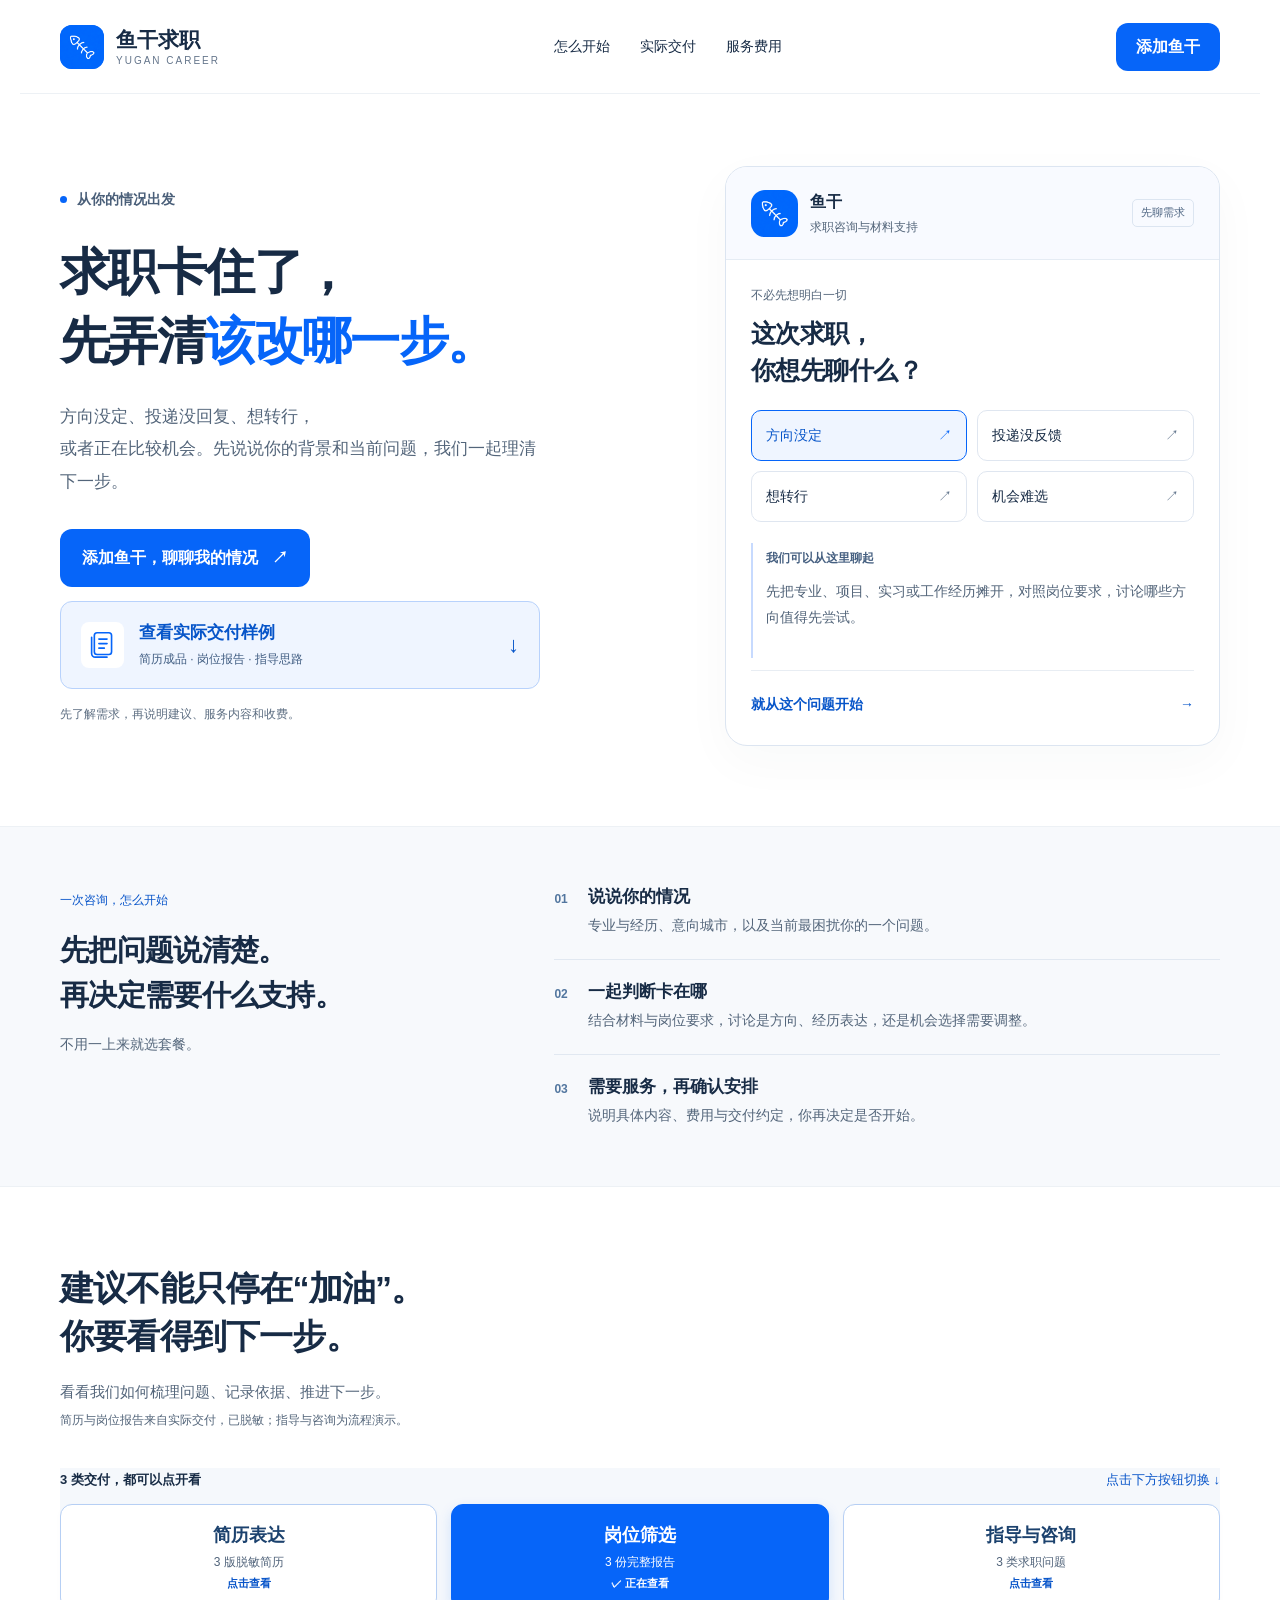
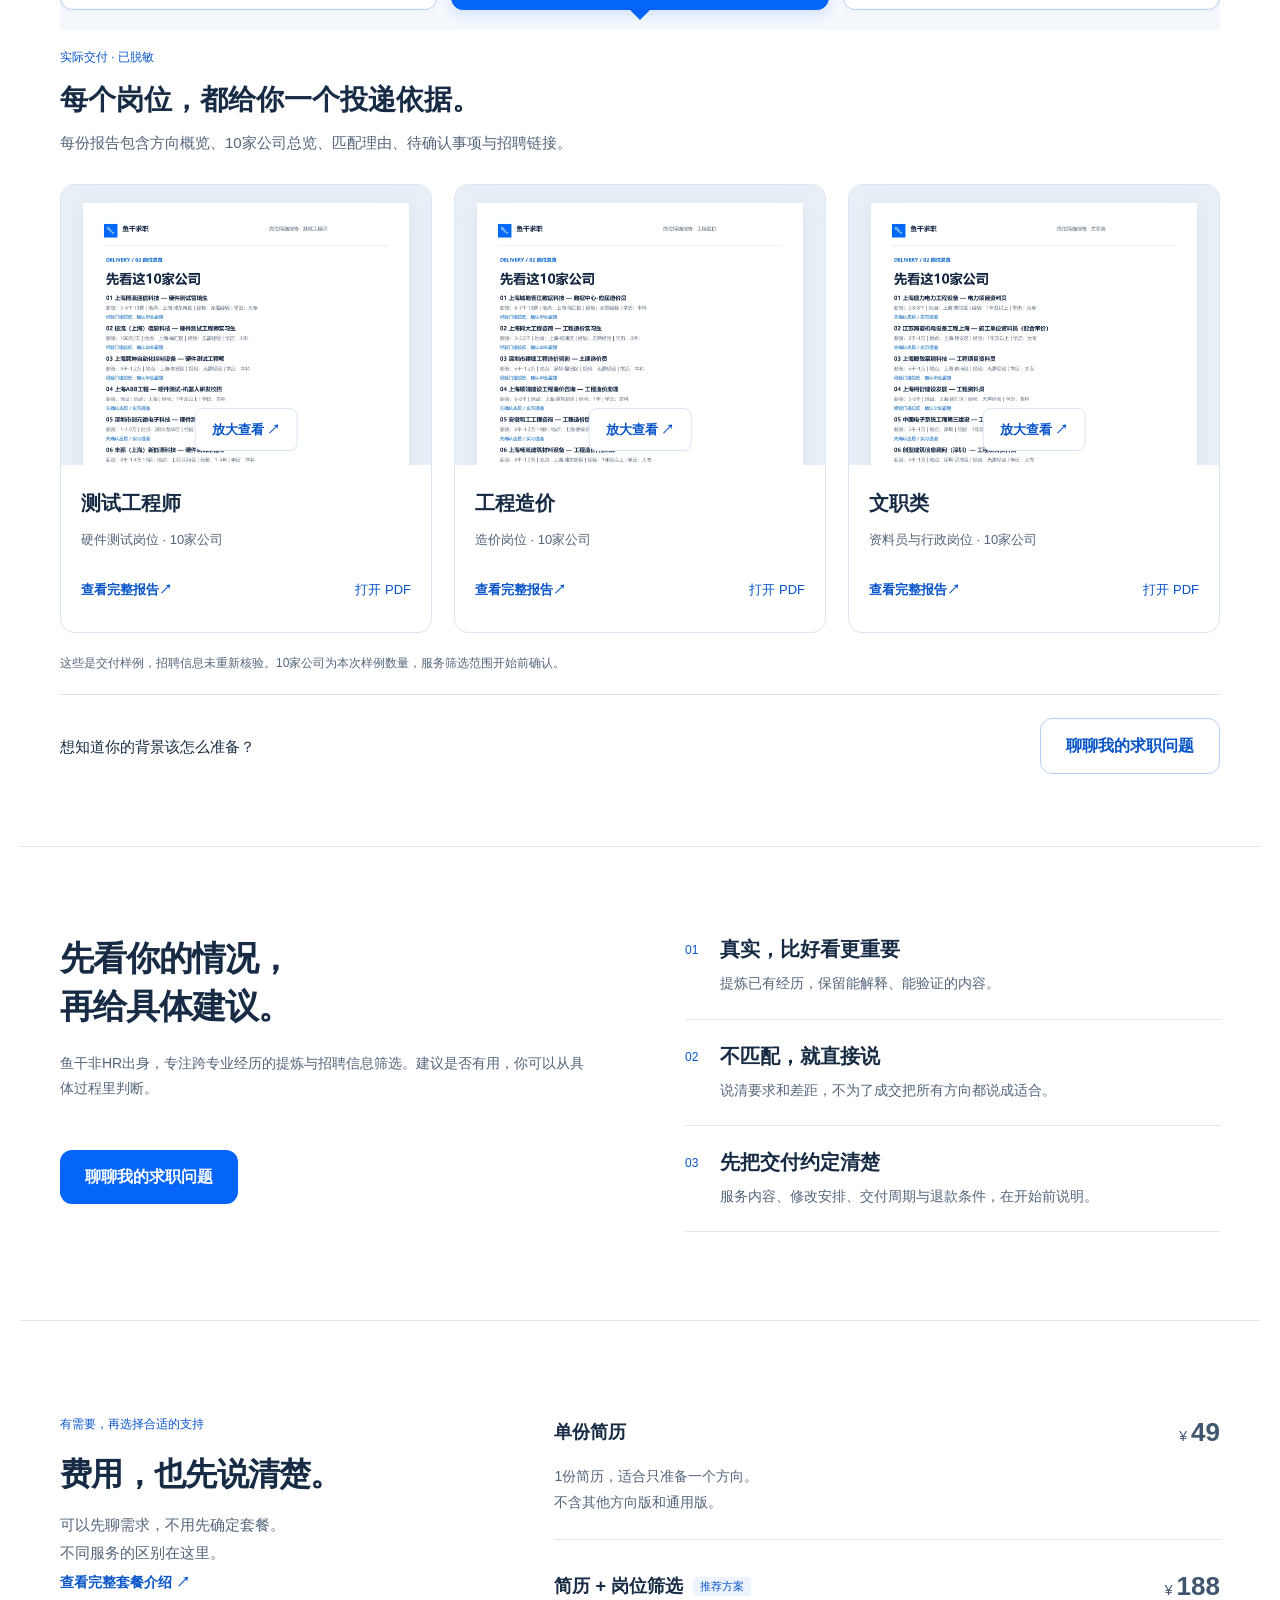
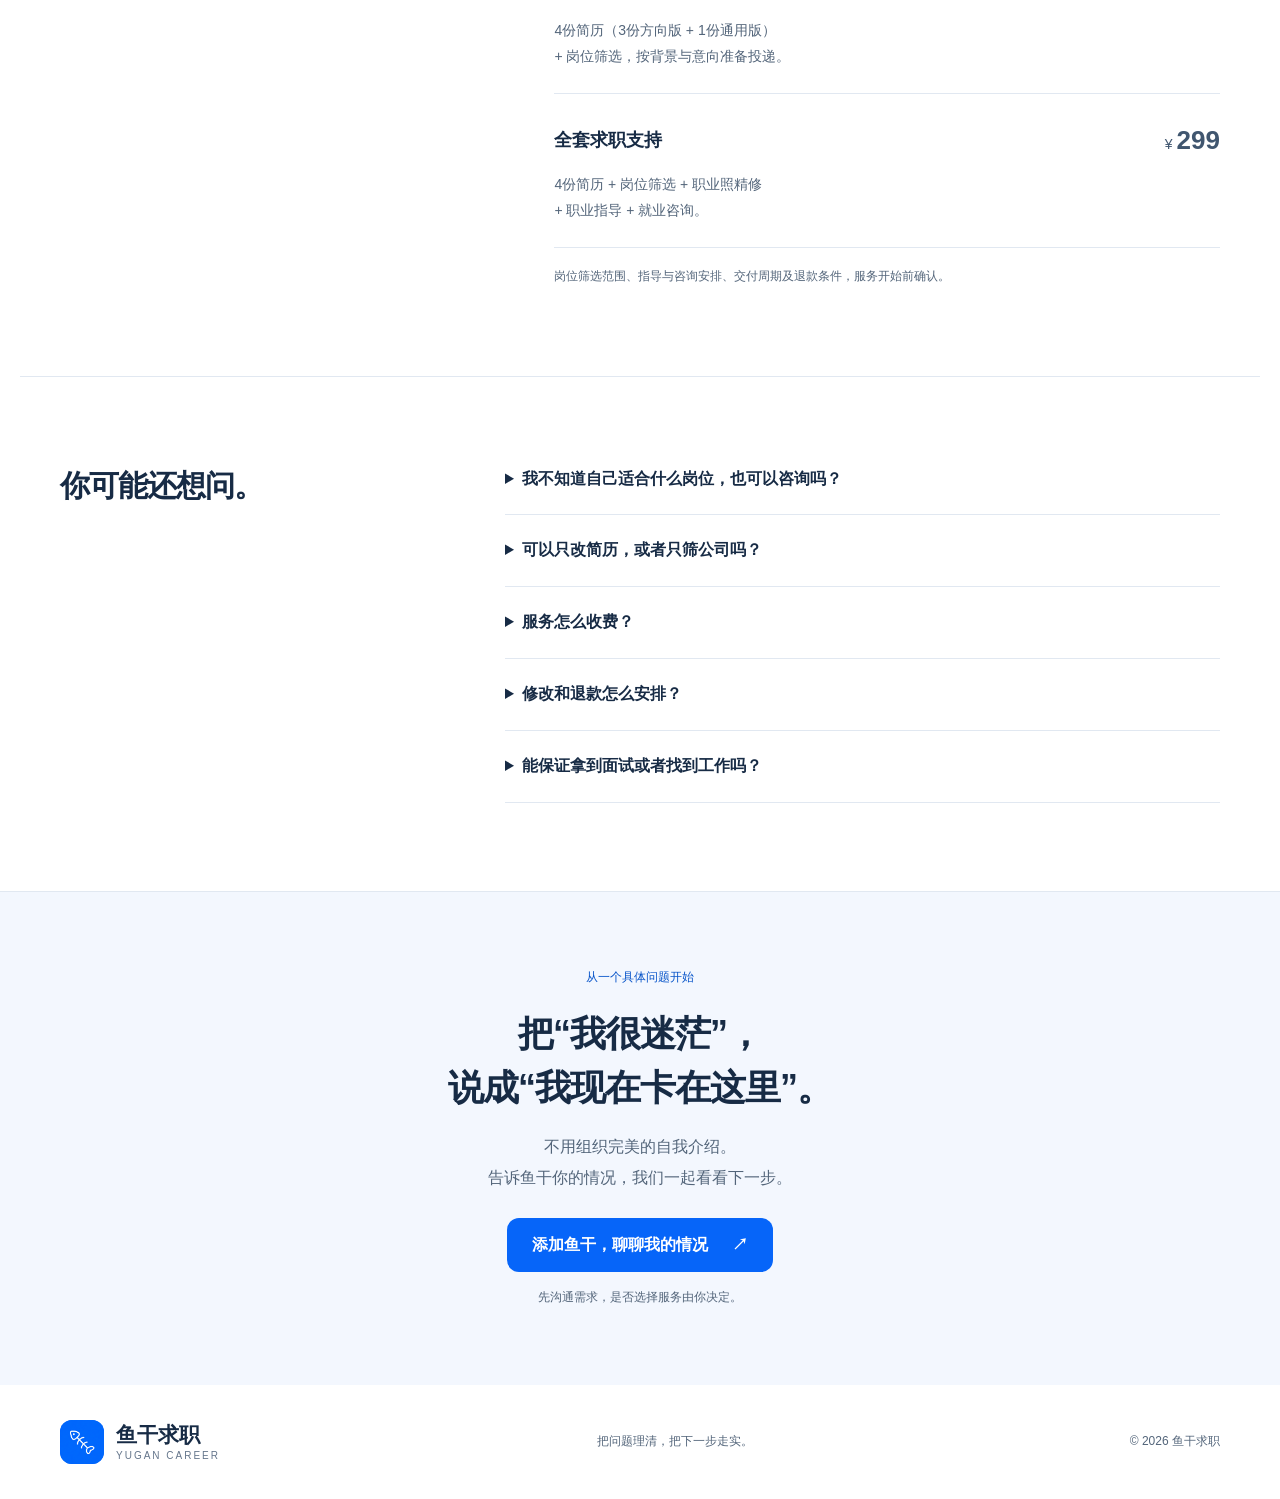
==== commit 7744d3ce: "Include job screening in the 188 yuan package" ====
--- a/consult.html
+++ b/consult.html
@@ -24,8 +24,8 @@
 <div class="consult-preparation"><div><span class="mini-label">不用先把一切想明白</span><h4>咨询前，带来这三类信息就够了。</h4><p>不需要完整材料才能开始聊，先说明你当前最困扰的问题。</p></div><ol><li><strong>你的背景</strong><span>专业、毕业时间、工作或实习经历。</span></li><li><strong>你的条件</strong><span>意向城市、岗位、薪资预期与到岗时间。</span></li><li><strong>你遇到的问题</strong><span>投递记录、招聘页面或正在比较的机会，有的话一起提供。</span></li></ol></div>
 <p class="sample-note">以上展示可讨论的问题与分析方式。具体指导与咨询范围、次数、响应时间和交付形式，服务开始前确认；建议结合实际情况，不承诺保面试或保录用。</p><div class="sample-consult"><span>把你当前最想解决的一个问题告诉我们。</span><button class="button secondary" data-contact>聊聊我的求职问题</button></div>
 </div></div></section><section class="section approach"><div class="approach-statement"><h2>先看你的情况，<br>再给具体建议。</h2><p>鱼干非HR出身，专注跨专业经历的提炼与招聘信息筛选。建议是否有用，你可以从具体过程里判断。</p><button class="button" data-contact>聊聊我的求职问题</button></div><div class="principles"><article><span>01</span><div><h3>真实，比好看更重要</h3><p>提炼已有经历，保留能解释、能验证的内容。</p></div></article><article><span>02</span><div><h3>不匹配，就直接说</h3><p>说清要求和差距，不为了成交把所有方向都说成适合。</p></div></article><article><span>03</span><div><h3>先把交付约定清楚</h3><p>服务内容、修改安排、交付周期与退款条件，在开始前说明。</p></div></article></div></section>
-<section class="section consult-fees" id="fees"><div class="fees-heading"><span class="mini-label">有需要，再选择合适的支持</span><h2>费用，也先说清楚。</h2><p>可以先聊需求，不用先确定套餐。<br>不同服务的区别在这里。</p><a href="index.html#products">查看完整套餐介绍 <span aria-hidden="true">↗</span></a></div><div class="fee-list"><article><div class="fee-title"><h3>单份简历</h3><span>¥<strong>49</strong></span></div><p>1份简历，适合只准备一个方向。<br>不含其他方向版和通用版。</p></article><article class="fee-recommended"><div class="fee-title"><h3>多方向简历 <small>多方向推荐</small></h3><span>¥<strong>188</strong></span></div><p>3份指定方向 + 1份通用版，共4份。<br>适合已经确定几个求职方向的人。</p></article><article><div class="fee-title"><h3>全套求职支持</h3><span>¥<strong>299</strong></span></div><p>4份简历 + 岗位筛选 + 职业照精修<br>+ 职业指导 + 就业咨询。</p></article><p class="fees-note">岗位筛选范围、指导与咨询安排、交付周期及退款条件，服务开始前确认。</p></div></section>
-<section class="section faq" id="questions"><div><h2>你可能还想问。</h2></div><div class="faq-list"><details><summary>我不知道自己适合什么岗位，也可以咨询吗？</summary><p>可以。先说明你的专业、经历和限制条件，我们会讨论可尝试的方向及判断依据，再确定是否适合进一步服务。</p></details><details><summary>可以只改简历，或者只筛公司吗？</summary><p>可以只选择简历服务：4份简历188元，单份49元。岗位筛选包含在299元全套服务中；如需单独筛选，先咨询具体安排。</p></details><details><summary>服务怎么收费？</summary><p>全套服务299元，包含4份简历、岗位筛选、职业照精修、职业指导与就业咨询。简历服务188元，包含指定3个方向的简历和1份通用版，共4份。单份简历49元。</p></details><details><summary>修改和退款怎么安排？</summary><p>简历服务支持定稿前修改、不满意全额退款。全套服务各项交付的修改与退款安排，会在购买前说明。</p></details><details><summary>能保证拿到面试或者找到工作吗？</summary><p>不能保证。我们负责约定的材料、筛选和指导交付，面试与录用由企业及求职实际情况共同决定。</p></details></div></section>
+<section class="section consult-fees" id="fees"><div class="fees-heading"><span class="mini-label">有需要，再选择合适的支持</span><h2>费用，也先说清楚。</h2><p>可以先聊需求，不用先确定套餐。<br>不同服务的区别在这里。</p><a href="index.html#products">查看完整套餐介绍 <span aria-hidden="true">↗</span></a></div><div class="fee-list"><article><div class="fee-title"><h3>单份简历</h3><span>¥<strong>49</strong></span></div><p>1份简历，适合只准备一个方向。<br>不含其他方向版和通用版。</p></article><article class="fee-recommended"><div class="fee-title"><h3>简历 + 岗位筛选 <small>推荐方案</small></h3><span>¥<strong>188</strong></span></div><p>4份简历（3份方向版 + 1份通用版）<br>+ 岗位筛选，按背景与意向准备投递。</p></article><article><div class="fee-title"><h3>全套求职支持</h3><span>¥<strong>299</strong></span></div><p>4份简历 + 岗位筛选 + 职业照精修<br>+ 职业指导 + 就业咨询。</p></article><p class="fees-note">岗位筛选范围、指导与咨询安排、交付周期及退款条件，服务开始前确认。</p></div></section>
+<section class="section faq" id="questions"><div><h2>你可能还想问。</h2></div><div class="faq-list"><details><summary>我不知道自己适合什么岗位，也可以咨询吗？</summary><p>可以。先说明你的专业、经历和限制条件，我们会讨论可尝试的方向及判断依据，再确定是否适合进一步服务。</p></details><details><summary>可以只改简历，或者只筛公司吗？</summary><p>只需要一份简历，可选择49元单份服务。188元包含4份简历与岗位筛选，299元在此基础上增加职业照精修、职业指导与就业咨询；如需单独筛选岗位，先咨询具体安排。</p></details><details><summary>服务怎么收费？</summary><p>全套服务299元，包含4份简历、岗位筛选、职业照精修、职业指导与就业咨询。188元套餐包含指定3个方向的简历和1份通用版，共4份，并含岗位筛选。单份简历49元。</p></details><details><summary>修改和退款怎么安排？</summary><p>简历服务支持定稿前修改、不满意全额退款。全套服务各项交付的修改与退款安排，会在购买前说明。</p></details><details><summary>能保证拿到面试或者找到工作吗？</summary><p>不能保证。我们负责约定的材料、筛选和指导交付，面试与录用由企业及求职实际情况共同决定。</p></details></div></section>
 <section class="consult-closing"><span class="mini-label">从一个具体问题开始</span><h2>把“我很迷茫”，<br>说成“我现在卡在这里”。</h2><p>不用组织完美的自我介绍。<br>告诉鱼干你的情况，我们一起看看下一步。</p><button class="button" data-contact>添加鱼干，聊聊我的情况 <span aria-hidden="true">↗</span></button><small>先沟通需求，是否选择服务由你决定。</small></section>
 </main><footer><a class="brand" href="#top"><img class="brand-mark" src="yugan-logo-v9.png" alt="鱼干鱼骨标识" width="48" height="48"><span>鱼干求职<small>YUGAN CAREER</small></span></a><p>把问题理清，把下一步走实。</p><span>© 2026 鱼干求职</span></footer>
 <div class="mobile-bar"><div><strong>先聊你的求职情况</strong><span>了解需求，再确认服务</span></div><button class="button" data-contact>添加鱼干 ↗</button></div>
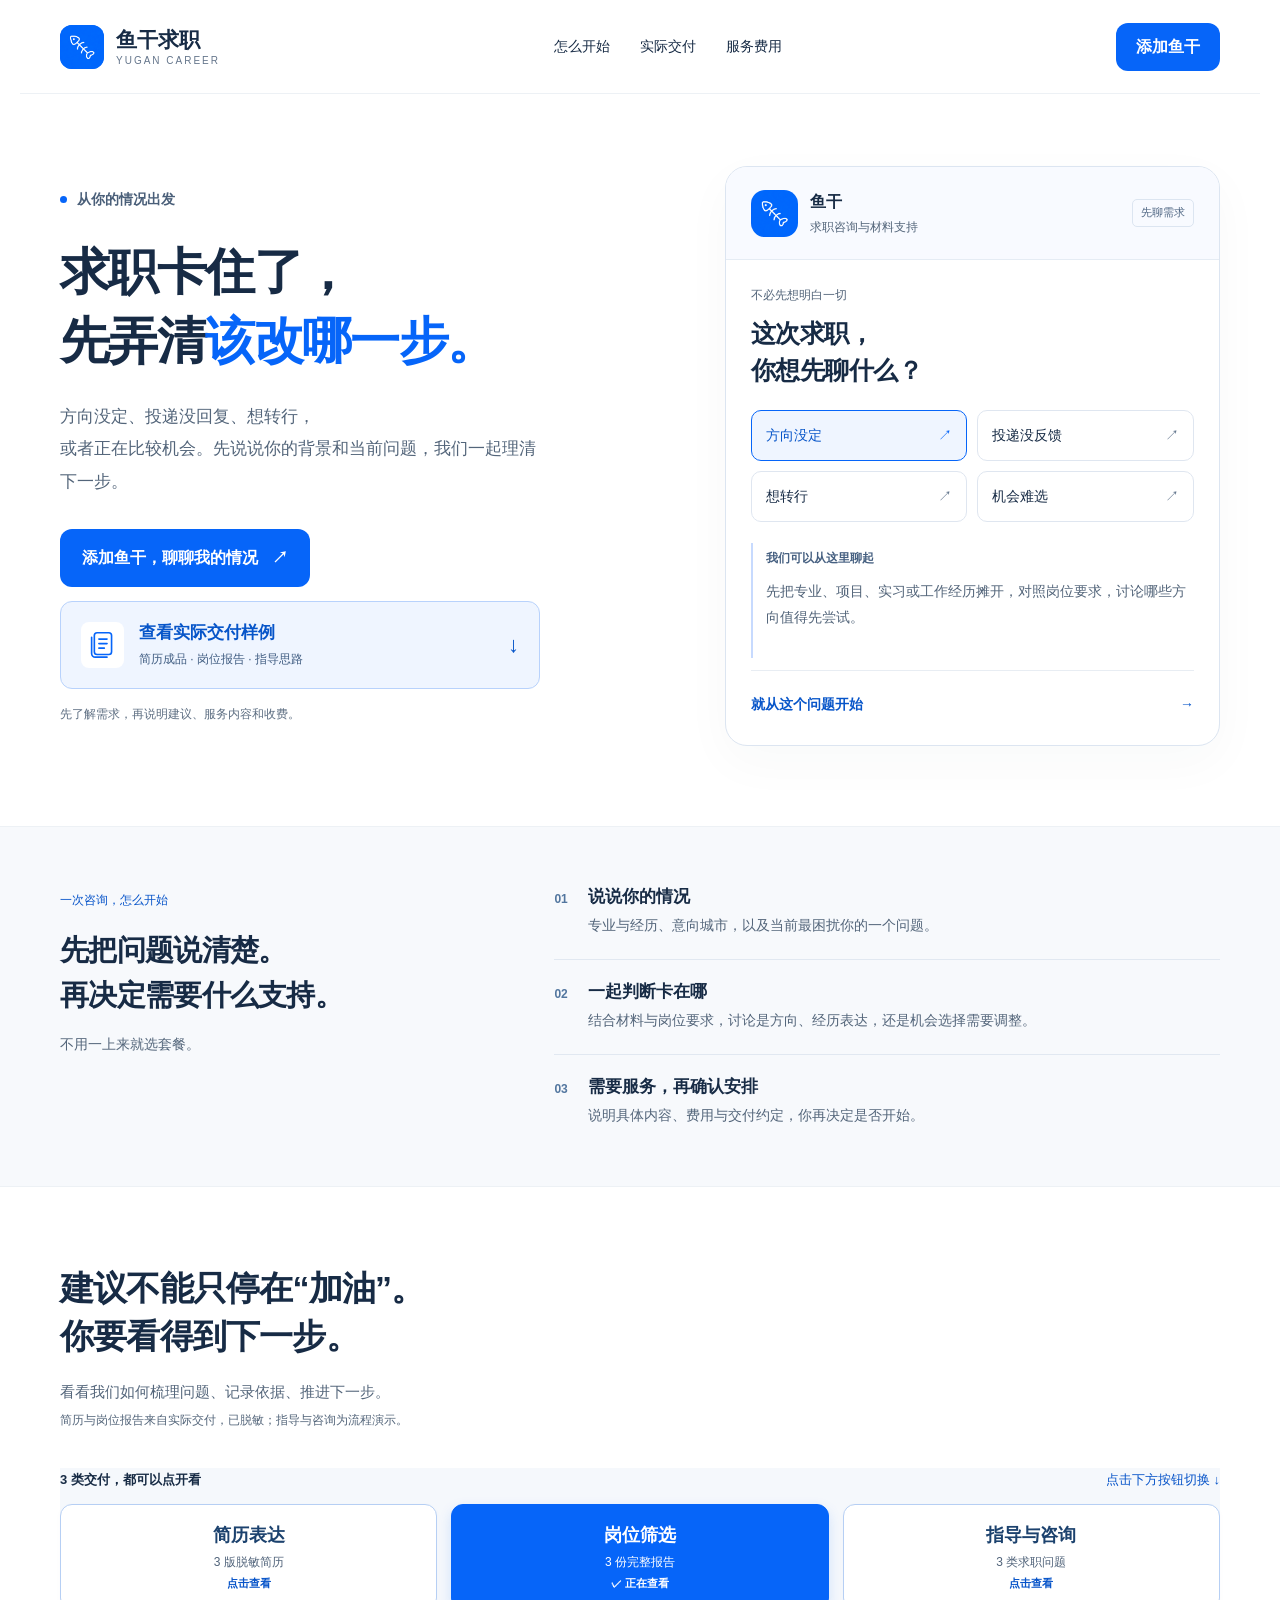
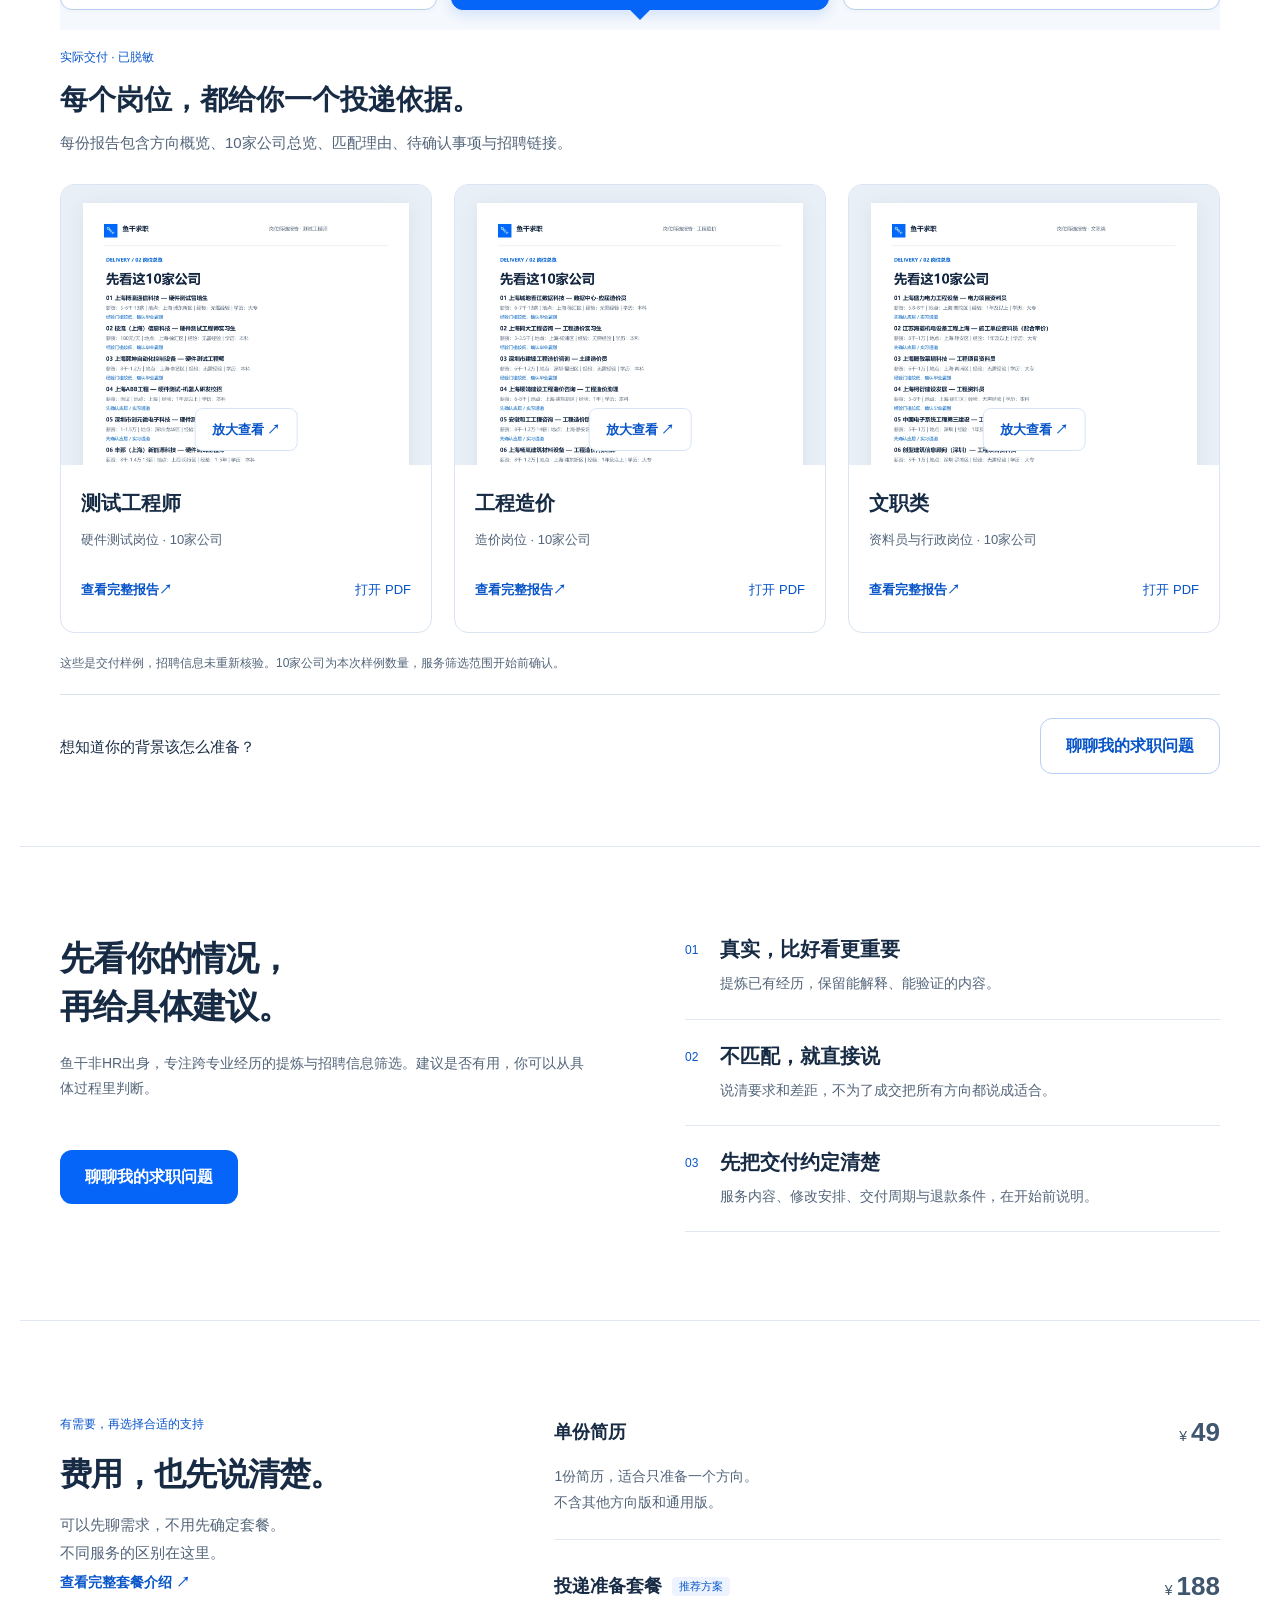
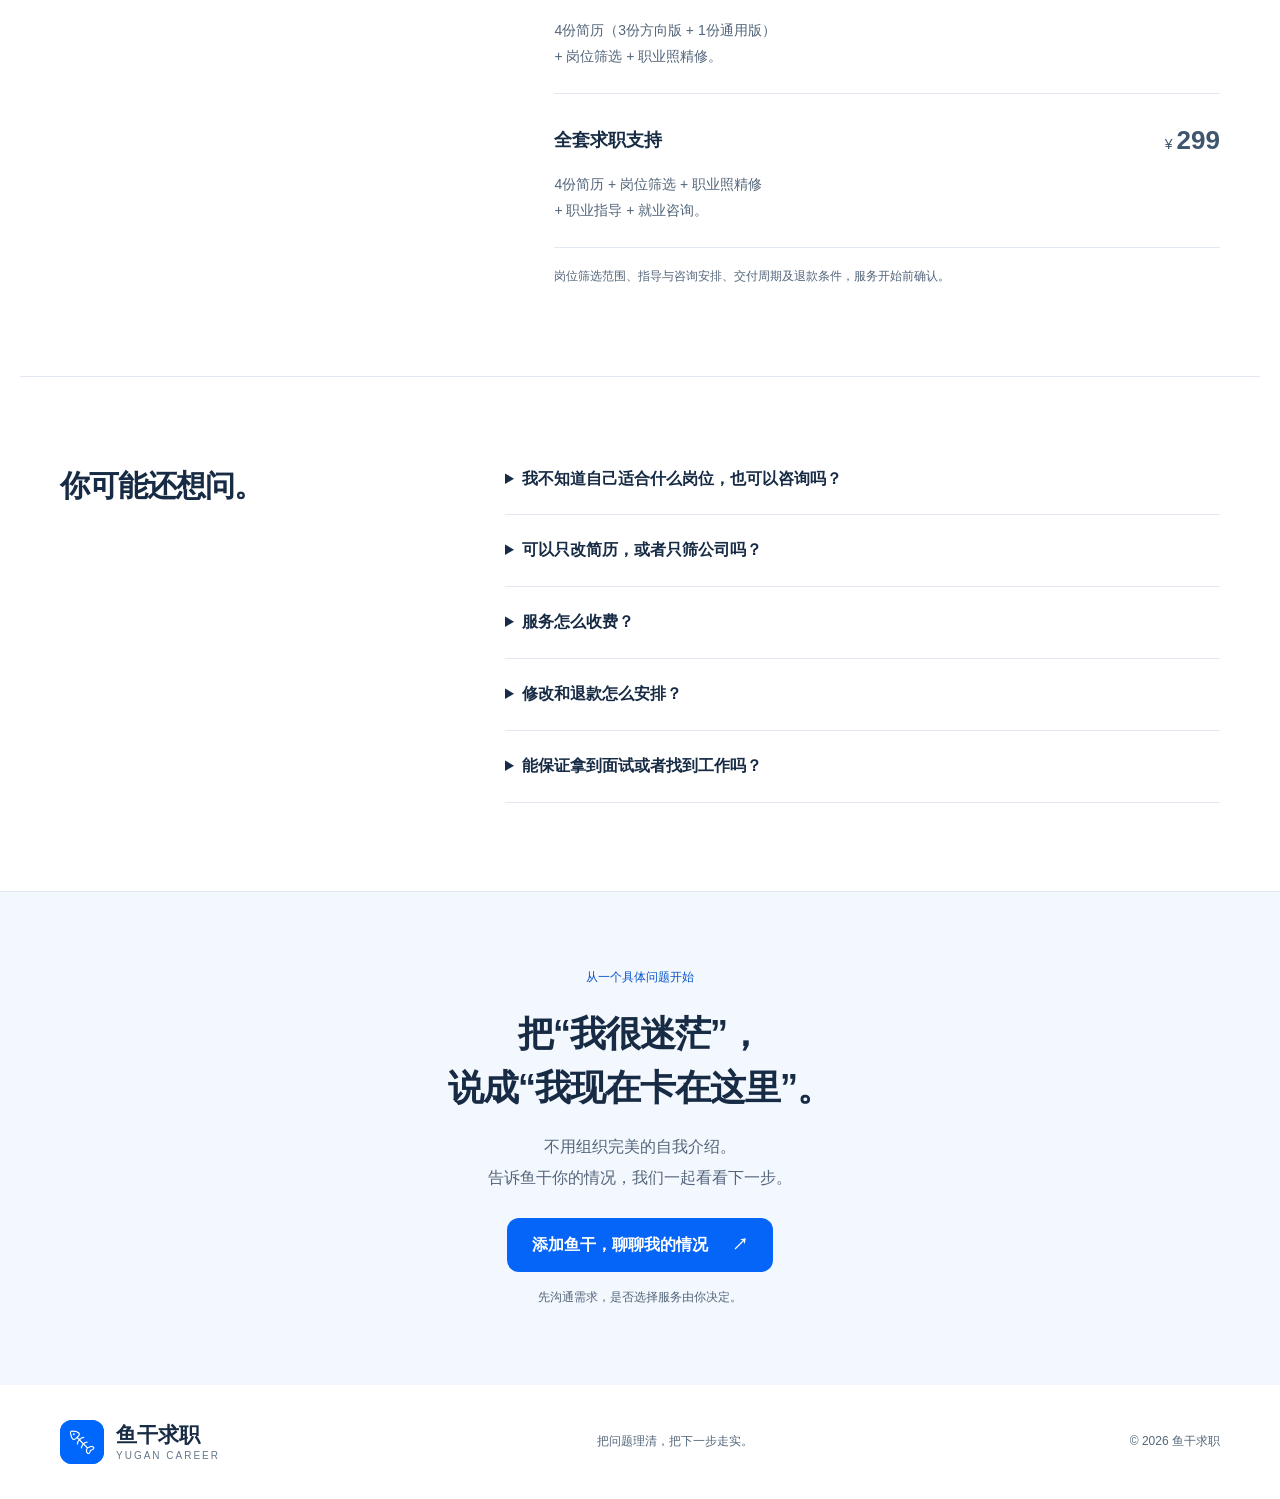
==== commit 0e769f2b: "Include portrait retouching in the 188 yuan package" ====
--- a/consult.html
+++ b/consult.html
@@ -24,8 +24,8 @@
 <div class="consult-preparation"><div><span class="mini-label">不用先把一切想明白</span><h4>咨询前，带来这三类信息就够了。</h4><p>不需要完整材料才能开始聊，先说明你当前最困扰的问题。</p></div><ol><li><strong>你的背景</strong><span>专业、毕业时间、工作或实习经历。</span></li><li><strong>你的条件</strong><span>意向城市、岗位、薪资预期与到岗时间。</span></li><li><strong>你遇到的问题</strong><span>投递记录、招聘页面或正在比较的机会，有的话一起提供。</span></li></ol></div>
 <p class="sample-note">以上展示可讨论的问题与分析方式。具体指导与咨询范围、次数、响应时间和交付形式，服务开始前确认；建议结合实际情况，不承诺保面试或保录用。</p><div class="sample-consult"><span>把你当前最想解决的一个问题告诉我们。</span><button class="button secondary" data-contact>聊聊我的求职问题</button></div>
 </div></div></section><section class="section approach"><div class="approach-statement"><h2>先看你的情况，<br>再给具体建议。</h2><p>鱼干非HR出身，专注跨专业经历的提炼与招聘信息筛选。建议是否有用，你可以从具体过程里判断。</p><button class="button" data-contact>聊聊我的求职问题</button></div><div class="principles"><article><span>01</span><div><h3>真实，比好看更重要</h3><p>提炼已有经历，保留能解释、能验证的内容。</p></div></article><article><span>02</span><div><h3>不匹配，就直接说</h3><p>说清要求和差距，不为了成交把所有方向都说成适合。</p></div></article><article><span>03</span><div><h3>先把交付约定清楚</h3><p>服务内容、修改安排、交付周期与退款条件，在开始前说明。</p></div></article></div></section>
-<section class="section consult-fees" id="fees"><div class="fees-heading"><span class="mini-label">有需要，再选择合适的支持</span><h2>费用，也先说清楚。</h2><p>可以先聊需求，不用先确定套餐。<br>不同服务的区别在这里。</p><a href="index.html#products">查看完整套餐介绍 <span aria-hidden="true">↗</span></a></div><div class="fee-list"><article><div class="fee-title"><h3>单份简历</h3><span>¥<strong>49</strong></span></div><p>1份简历，适合只准备一个方向。<br>不含其他方向版和通用版。</p></article><article class="fee-recommended"><div class="fee-title"><h3>简历 + 岗位筛选 <small>推荐方案</small></h3><span>¥<strong>188</strong></span></div><p>4份简历（3份方向版 + 1份通用版）<br>+ 岗位筛选，按背景与意向准备投递。</p></article><article><div class="fee-title"><h3>全套求职支持</h3><span>¥<strong>299</strong></span></div><p>4份简历 + 岗位筛选 + 职业照精修<br>+ 职业指导 + 就业咨询。</p></article><p class="fees-note">岗位筛选范围、指导与咨询安排、交付周期及退款条件，服务开始前确认。</p></div></section>
-<section class="section faq" id="questions"><div><h2>你可能还想问。</h2></div><div class="faq-list"><details><summary>我不知道自己适合什么岗位，也可以咨询吗？</summary><p>可以。先说明你的专业、经历和限制条件，我们会讨论可尝试的方向及判断依据，再确定是否适合进一步服务。</p></details><details><summary>可以只改简历，或者只筛公司吗？</summary><p>只需要一份简历，可选择49元单份服务。188元包含4份简历与岗位筛选，299元在此基础上增加职业照精修、职业指导与就业咨询；如需单独筛选岗位，先咨询具体安排。</p></details><details><summary>服务怎么收费？</summary><p>全套服务299元，包含4份简历、岗位筛选、职业照精修、职业指导与就业咨询。188元套餐包含指定3个方向的简历和1份通用版，共4份，并含岗位筛选。单份简历49元。</p></details><details><summary>修改和退款怎么安排？</summary><p>简历服务支持定稿前修改、不满意全额退款。全套服务各项交付的修改与退款安排，会在购买前说明。</p></details><details><summary>能保证拿到面试或者找到工作吗？</summary><p>不能保证。我们负责约定的材料、筛选和指导交付，面试与录用由企业及求职实际情况共同决定。</p></details></div></section>
+<section class="section consult-fees" id="fees"><div class="fees-heading"><span class="mini-label">有需要，再选择合适的支持</span><h2>费用，也先说清楚。</h2><p>可以先聊需求，不用先确定套餐。<br>不同服务的区别在这里。</p><a href="index.html#products">查看完整套餐介绍 <span aria-hidden="true">↗</span></a></div><div class="fee-list"><article><div class="fee-title"><h3>单份简历</h3><span>¥<strong>49</strong></span></div><p>1份简历，适合只准备一个方向。<br>不含其他方向版和通用版。</p></article><article class="fee-recommended"><div class="fee-title"><h3>投递准备套餐 <small>推荐方案</small></h3><span>¥<strong>188</strong></span></div><p>4份简历（3份方向版 + 1份通用版）<br>+ 岗位筛选 + 职业照精修。</p></article><article><div class="fee-title"><h3>全套求职支持</h3><span>¥<strong>299</strong></span></div><p>4份简历 + 岗位筛选 + 职业照精修<br>+ 职业指导 + 就业咨询。</p></article><p class="fees-note">岗位筛选范围、指导与咨询安排、交付周期及退款条件，服务开始前确认。</p></div></section>
+<section class="section faq" id="questions"><div><h2>你可能还想问。</h2></div><div class="faq-list"><details><summary>我不知道自己适合什么岗位，也可以咨询吗？</summary><p>可以。先说明你的专业、经历和限制条件，我们会讨论可尝试的方向及判断依据，再确定是否适合进一步服务。</p></details><details><summary>可以只改简历，或者只筛公司吗？</summary><p>只需要一份简历，可选择49元单份服务。188元包含4份简历、岗位筛选与职业照精修，299元在此基础上增加职业指导与就业咨询；如需单独筛选岗位，先咨询具体安排。</p></details><details><summary>服务怎么收费？</summary><p>全套服务299元，包含4份简历、岗位筛选、职业照精修、职业指导与就业咨询。188元套餐包含指定3个方向的简历和1份通用版，共4份，并含岗位筛选与职业照精修。单份简历49元。</p></details><details><summary>修改和退款怎么安排？</summary><p>简历服务支持定稿前修改、不满意全额退款。全套服务各项交付的修改与退款安排，会在购买前说明。</p></details><details><summary>能保证拿到面试或者找到工作吗？</summary><p>不能保证。我们负责约定的材料、筛选和指导交付，面试与录用由企业及求职实际情况共同决定。</p></details></div></section>
 <section class="consult-closing"><span class="mini-label">从一个具体问题开始</span><h2>把“我很迷茫”，<br>说成“我现在卡在这里”。</h2><p>不用组织完美的自我介绍。<br>告诉鱼干你的情况，我们一起看看下一步。</p><button class="button" data-contact>添加鱼干，聊聊我的情况 <span aria-hidden="true">↗</span></button><small>先沟通需求，是否选择服务由你决定。</small></section>
 </main><footer><a class="brand" href="#top"><img class="brand-mark" src="yugan-logo-v9.png" alt="鱼干鱼骨标识" width="48" height="48"><span>鱼干求职<small>YUGAN CAREER</small></span></a><p>把问题理清，把下一步走实。</p><span>© 2026 鱼干求职</span></footer>
 <div class="mobile-bar"><div><strong>先聊你的求职情况</strong><span>了解需求，再确认服务</span></div><button class="button" data-contact>添加鱼干 ↗</button></div>
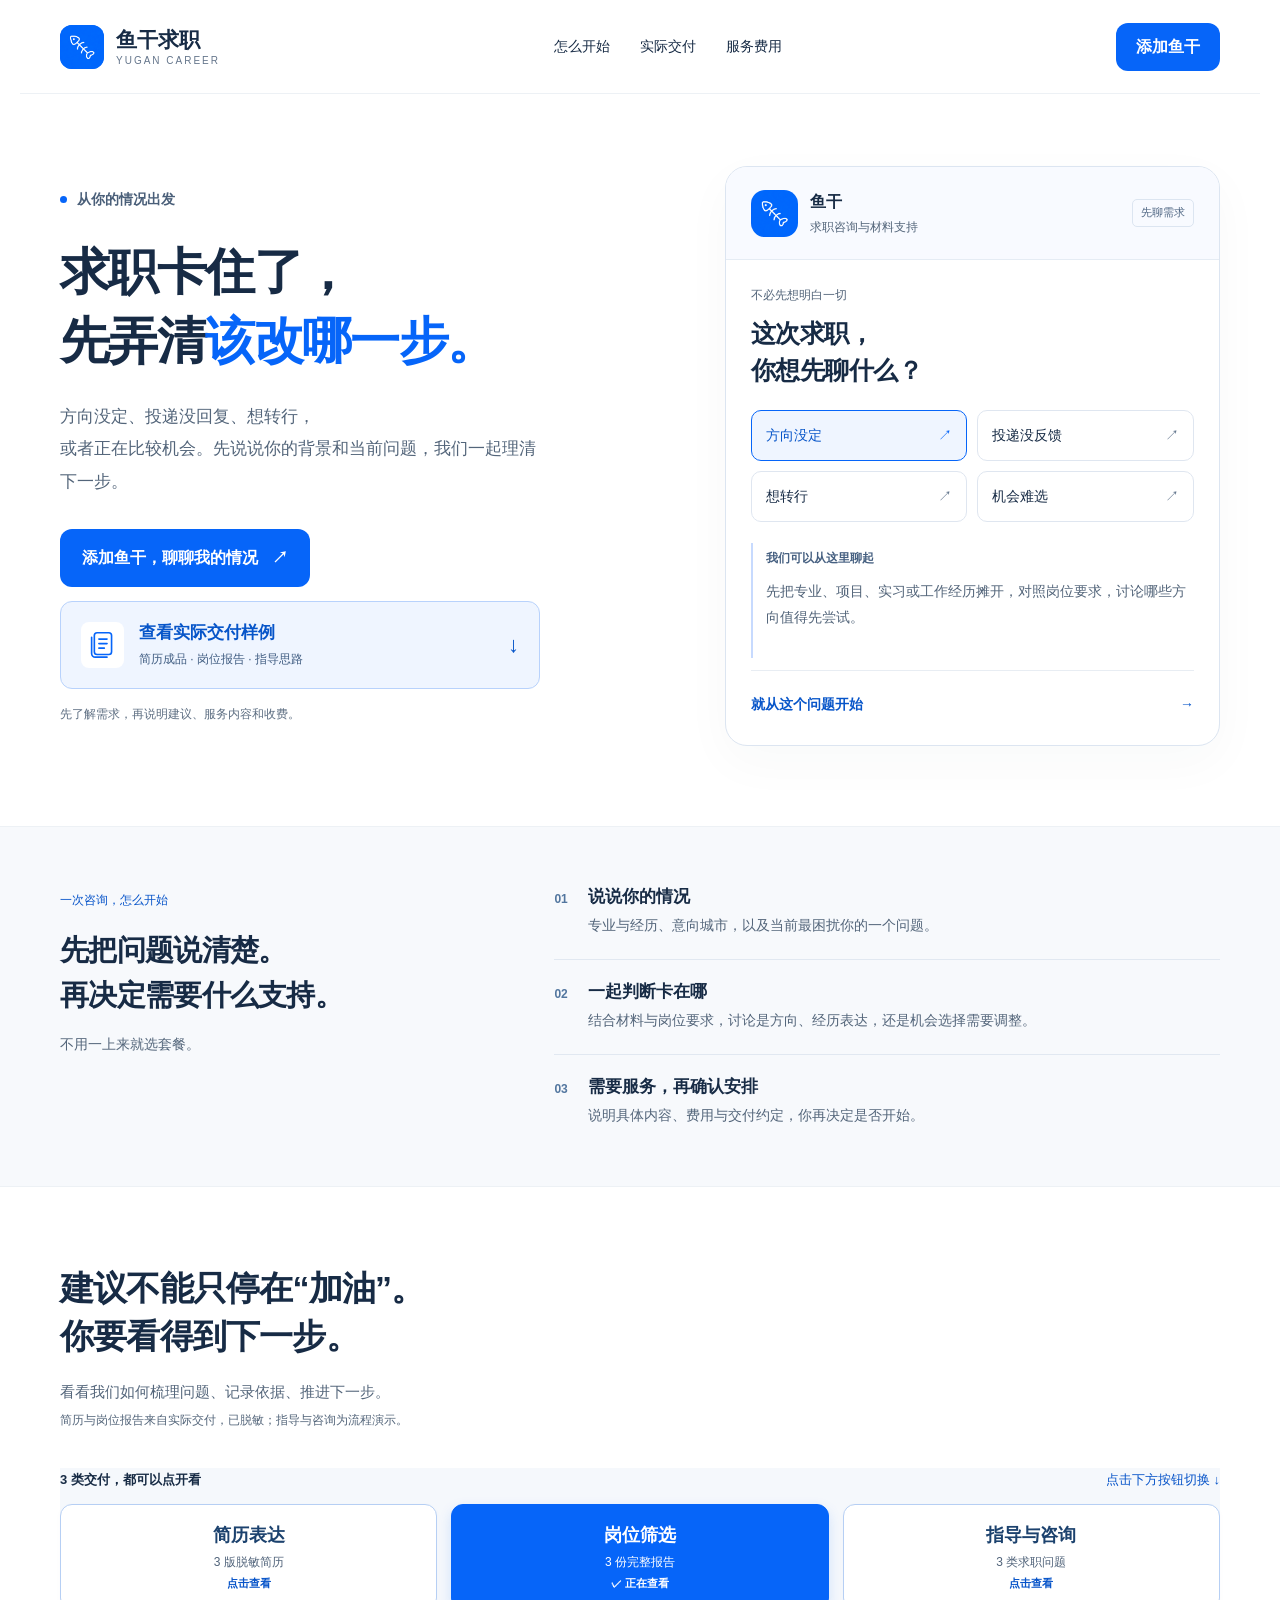
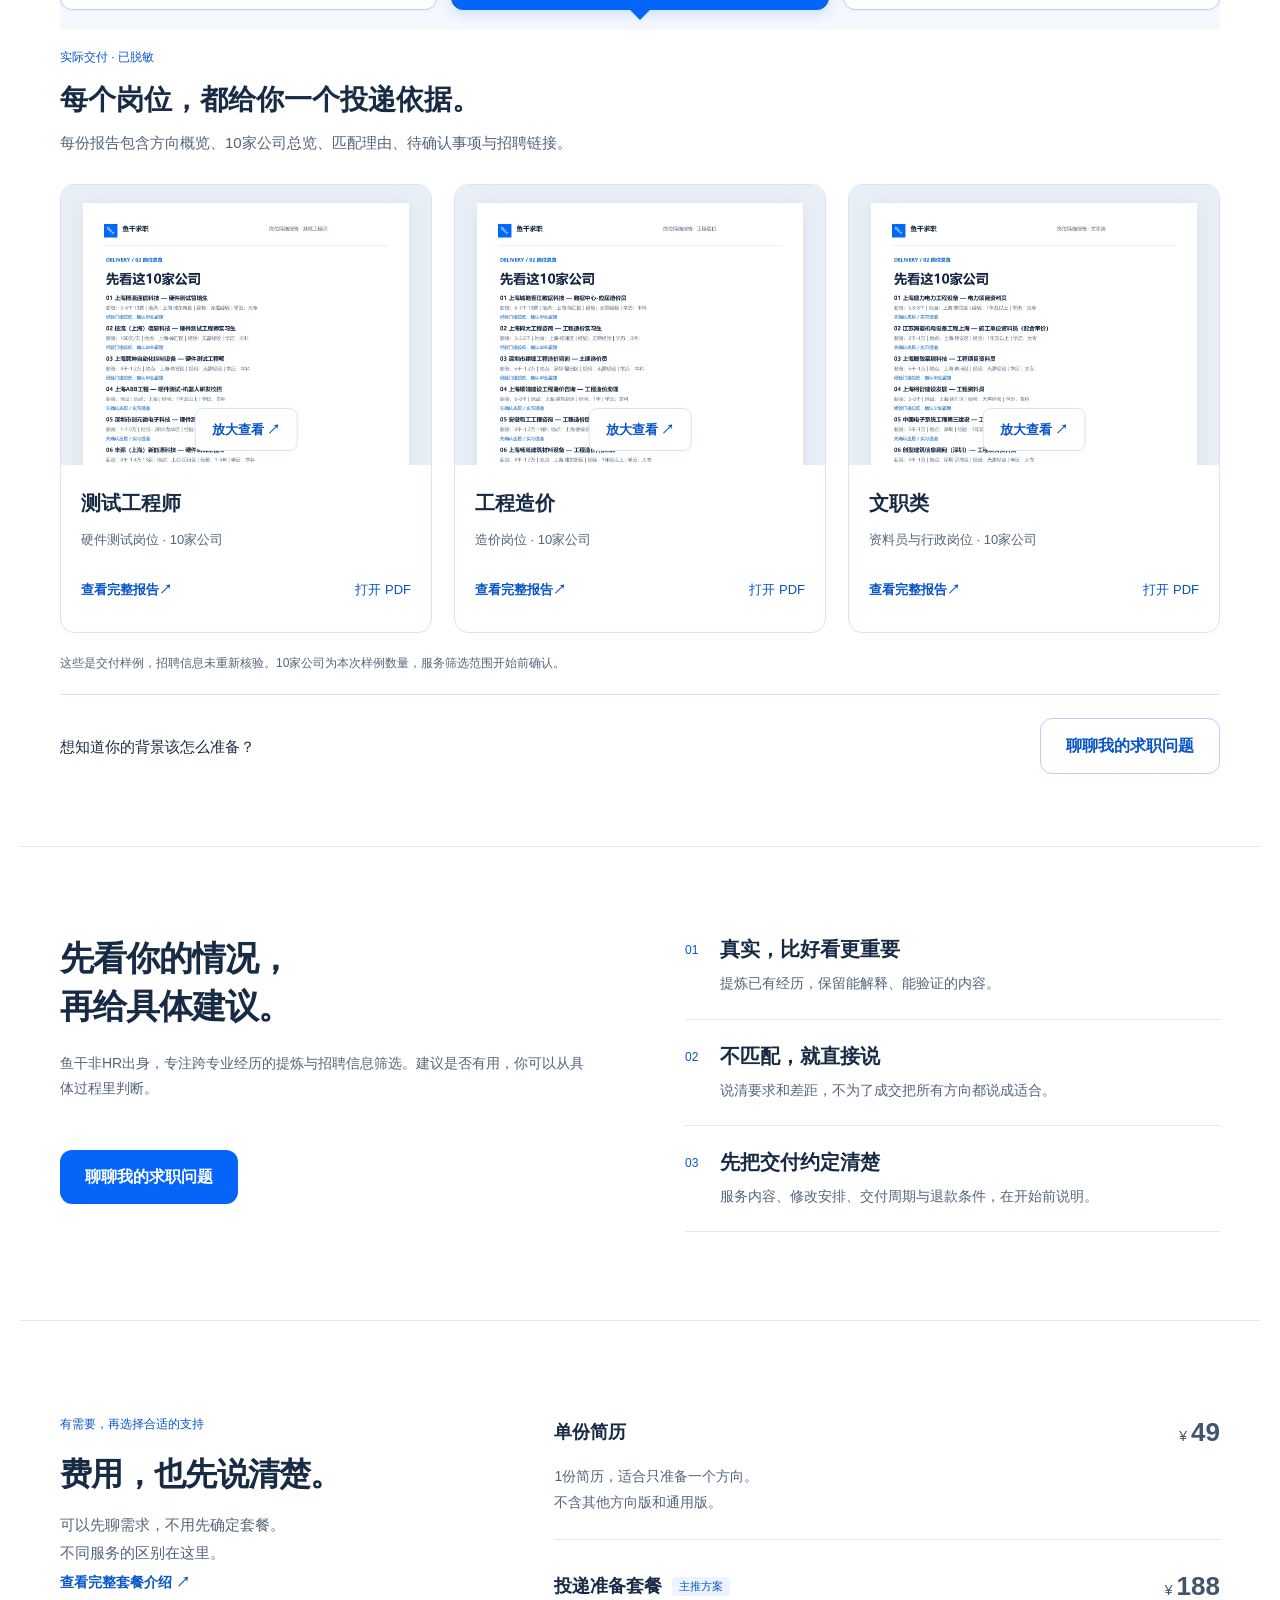
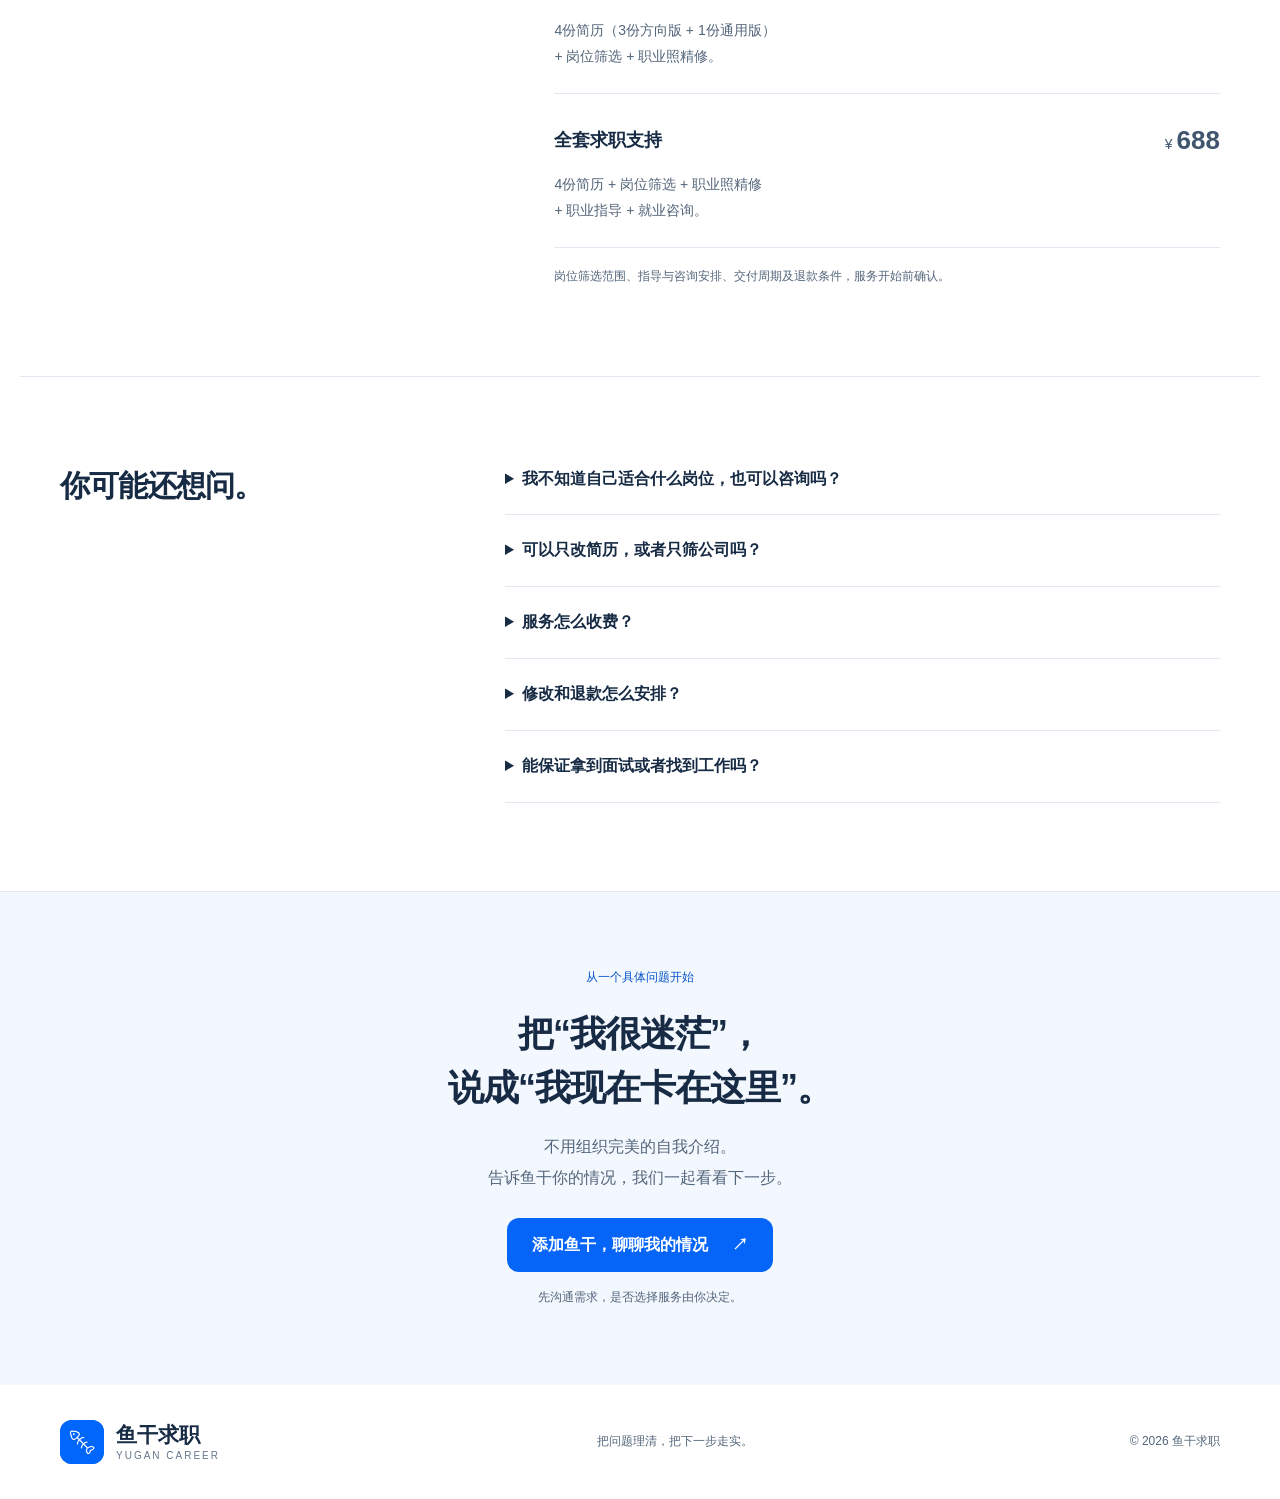
==== commit 02cc9231: "Set premium plan to 688 and promote 188 package" ====
--- a/consult.html
+++ b/consult.html
@@ -24,8 +24,8 @@
 <div class="consult-preparation"><div><span class="mini-label">不用先把一切想明白</span><h4>咨询前，带来这三类信息就够了。</h4><p>不需要完整材料才能开始聊，先说明你当前最困扰的问题。</p></div><ol><li><strong>你的背景</strong><span>专业、毕业时间、工作或实习经历。</span></li><li><strong>你的条件</strong><span>意向城市、岗位、薪资预期与到岗时间。</span></li><li><strong>你遇到的问题</strong><span>投递记录、招聘页面或正在比较的机会，有的话一起提供。</span></li></ol></div>
 <p class="sample-note">以上展示可讨论的问题与分析方式。具体指导与咨询范围、次数、响应时间和交付形式，服务开始前确认；建议结合实际情况，不承诺保面试或保录用。</p><div class="sample-consult"><span>把你当前最想解决的一个问题告诉我们。</span><button class="button secondary" data-contact>聊聊我的求职问题</button></div>
 </div></div></section><section class="section approach"><div class="approach-statement"><h2>先看你的情况，<br>再给具体建议。</h2><p>鱼干非HR出身，专注跨专业经历的提炼与招聘信息筛选。建议是否有用，你可以从具体过程里判断。</p><button class="button" data-contact>聊聊我的求职问题</button></div><div class="principles"><article><span>01</span><div><h3>真实，比好看更重要</h3><p>提炼已有经历，保留能解释、能验证的内容。</p></div></article><article><span>02</span><div><h3>不匹配，就直接说</h3><p>说清要求和差距，不为了成交把所有方向都说成适合。</p></div></article><article><span>03</span><div><h3>先把交付约定清楚</h3><p>服务内容、修改安排、交付周期与退款条件，在开始前说明。</p></div></article></div></section>
-<section class="section consult-fees" id="fees"><div class="fees-heading"><span class="mini-label">有需要，再选择合适的支持</span><h2>费用，也先说清楚。</h2><p>可以先聊需求，不用先确定套餐。<br>不同服务的区别在这里。</p><a href="index.html#products">查看完整套餐介绍 <span aria-hidden="true">↗</span></a></div><div class="fee-list"><article><div class="fee-title"><h3>单份简历</h3><span>¥<strong>49</strong></span></div><p>1份简历，适合只准备一个方向。<br>不含其他方向版和通用版。</p></article><article class="fee-recommended"><div class="fee-title"><h3>投递准备套餐 <small>推荐方案</small></h3><span>¥<strong>188</strong></span></div><p>4份简历（3份方向版 + 1份通用版）<br>+ 岗位筛选 + 职业照精修。</p></article><article><div class="fee-title"><h3>全套求职支持</h3><span>¥<strong>299</strong></span></div><p>4份简历 + 岗位筛选 + 职业照精修<br>+ 职业指导 + 就业咨询。</p></article><p class="fees-note">岗位筛选范围、指导与咨询安排、交付周期及退款条件，服务开始前确认。</p></div></section>
-<section class="section faq" id="questions"><div><h2>你可能还想问。</h2></div><div class="faq-list"><details><summary>我不知道自己适合什么岗位，也可以咨询吗？</summary><p>可以。先说明你的专业、经历和限制条件，我们会讨论可尝试的方向及判断依据，再确定是否适合进一步服务。</p></details><details><summary>可以只改简历，或者只筛公司吗？</summary><p>只需要一份简历，可选择49元单份服务。188元包含4份简历、岗位筛选与职业照精修，299元在此基础上增加职业指导与就业咨询；如需单独筛选岗位，先咨询具体安排。</p></details><details><summary>服务怎么收费？</summary><p>全套服务299元，包含4份简历、岗位筛选、职业照精修、职业指导与就业咨询。188元套餐包含指定3个方向的简历和1份通用版，共4份，并含岗位筛选与职业照精修。单份简历49元。</p></details><details><summary>修改和退款怎么安排？</summary><p>简历服务支持定稿前修改、不满意全额退款。全套服务各项交付的修改与退款安排，会在购买前说明。</p></details><details><summary>能保证拿到面试或者找到工作吗？</summary><p>不能保证。我们负责约定的材料、筛选和指导交付，面试与录用由企业及求职实际情况共同决定。</p></details></div></section>
+<section class="section consult-fees" id="fees"><div class="fees-heading"><span class="mini-label">有需要，再选择合适的支持</span><h2>费用，也先说清楚。</h2><p>可以先聊需求，不用先确定套餐。<br>不同服务的区别在这里。</p><a href="index.html#products">查看完整套餐介绍 <span aria-hidden="true">↗</span></a></div><div class="fee-list"><article><div class="fee-title"><h3>单份简历</h3><span>¥<strong>49</strong></span></div><p>1份简历，适合只准备一个方向。<br>不含其他方向版和通用版。</p></article><article class="fee-recommended"><div class="fee-title"><h3>投递准备套餐 <small>主推方案</small></h3><span>¥<strong>188</strong></span></div><p>4份简历（3份方向版 + 1份通用版）<br>+ 岗位筛选 + 职业照精修。</p></article><article><div class="fee-title"><h3>全套求职支持</h3><span>¥<strong>688</strong></span></div><p>4份简历 + 岗位筛选 + 职业照精修<br>+ 职业指导 + 就业咨询。</p></article><p class="fees-note">岗位筛选范围、指导与咨询安排、交付周期及退款条件，服务开始前确认。</p></div></section>
+<section class="section faq" id="questions"><div><h2>你可能还想问。</h2></div><div class="faq-list"><details><summary>我不知道自己适合什么岗位，也可以咨询吗？</summary><p>可以。先说明你的专业、经历和限制条件，我们会讨论可尝试的方向及判断依据，再确定是否适合进一步服务。</p></details><details><summary>可以只改简历，或者只筛公司吗？</summary><p>只需要一份简历，可选择49元单份服务。188元包含4份简历、岗位筛选与职业照精修，688元在此基础上增加职业指导与就业咨询；如需单独筛选岗位，先咨询具体安排。</p></details><details><summary>服务怎么收费？</summary><p>全套服务688元，包含4份简历、岗位筛选、职业照精修、职业指导与就业咨询。188元套餐包含指定3个方向的简历和1份通用版，共4份，并含岗位筛选与职业照精修。单份简历49元。</p></details><details><summary>修改和退款怎么安排？</summary><p>简历服务支持定稿前修改、不满意全额退款。全套服务各项交付的修改与退款安排，会在购买前说明。</p></details><details><summary>能保证拿到面试或者找到工作吗？</summary><p>不能保证。我们负责约定的材料、筛选和指导交付，面试与录用由企业及求职实际情况共同决定。</p></details></div></section>
 <section class="consult-closing"><span class="mini-label">从一个具体问题开始</span><h2>把“我很迷茫”，<br>说成“我现在卡在这里”。</h2><p>不用组织完美的自我介绍。<br>告诉鱼干你的情况，我们一起看看下一步。</p><button class="button" data-contact>添加鱼干，聊聊我的情况 <span aria-hidden="true">↗</span></button><small>先沟通需求，是否选择服务由你决定。</small></section>
 </main><footer><a class="brand" href="#top"><img class="brand-mark" src="yugan-logo-v9.png" alt="鱼干鱼骨标识" width="48" height="48"><span>鱼干求职<small>YUGAN CAREER</small></span></a><p>把问题理清，把下一步走实。</p><span>© 2026 鱼干求职</span></footer>
 <div class="mobile-bar"><div><strong>先聊你的求职情况</strong><span>了解需求，再确认服务</span></div><button class="button" data-contact>添加鱼干 ↗</button></div>
